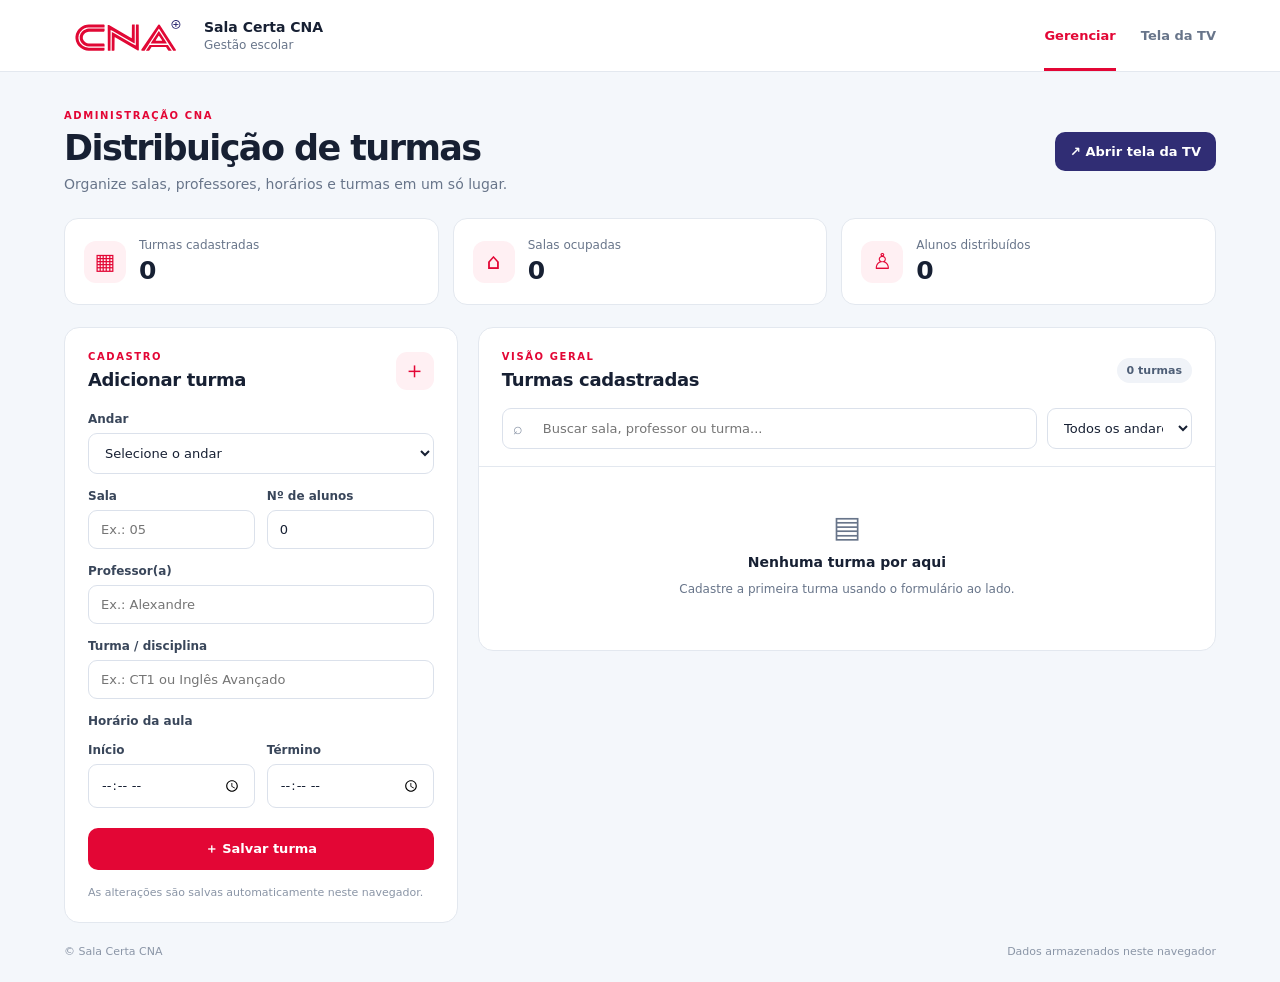
==== index.html @ f055937c "Remove logo duplicada do quadro e adiciona favicon CNA" ====
<!doctype html>
<html lang="pt-BR"><head><meta charset="utf-8"><meta name="viewport" content="width=device-width, initial-scale=1"><meta name="theme-color" content="#e30635"><meta name="description" content="Painel de gerenciamento e distribuição de turmas e salas da CNA."><title>Sala Certa CNA | Gerenciamento de Turmas</title><link rel="icon" type="image/svg+xml" href="assets/cna-logo.svg"><link rel="stylesheet" href="style.css"></head>
<body><header class="topbar"><a class="brand" href="#admin" aria-label="Sala Certa CNA"><span class="brand-mark logo-holder"><img src="assets/cna-logo.svg" alt="Logo CNA+"></span><span><strong>Sala Certa CNA</strong><small>Gestão escolar</small></span></a><nav class="nav-tabs" aria-label="Navegação principal"><a href="#admin" id="adminLink" class="nav-link active">Gerenciar</a><a href="#tv" id="tvLink" class="nav-link">Tela da TV</a></nav></header>
<main id="adminView" class="page"><section class="page-heading"><div><p class="eyebrow">ADMINISTRAÇÃO CNA</p><h1>Distribuição de turmas</h1><p class="muted">Organize salas, professores, horários e turmas em um só lugar.</p></div><a class="button button-dark" href="#tv" target="_blank" rel="noopener">↗ Abrir tela da TV</a></section>
<section class="stats" aria-label="Resumo"><article class="stat-card"><span class="stat-icon">▦</span><div><span class="stat-label">Turmas cadastradas</span><strong id="totalClasses">0</strong></div></article><article class="stat-card"><span class="stat-icon">⌂</span><div><span class="stat-label">Salas ocupadas</span><strong id="totalRooms">0</strong></div></article><article class="stat-card"><span class="stat-icon">♙</span><div><span class="stat-label">Alunos distribuídos</span><strong id="totalStudents">0</strong></div></article></section>
<section class="content-grid"><article class="panel form-panel"><div class="panel-heading"><div><p class="eyebrow">CADASTRO</p><h2 id="formTitle">Adicionar turma</h2></div><span class="heading-icon">＋</span></div><form id="classForm"><input type="hidden" id="classId">
<label for="floor">Andar</label><select id="floor" required><option value="">Selecione o andar</option><option>Térreo</option><option>1º andar</option><option>2º andar</option><option>3º andar</option><option>4º andar</option><option>5º andar</option><option>Outro</option></select>
<div class="form-row"><div><label for="room">Sala</label><input id="room" placeholder="Ex.: 05" required maxlength="20"></div><div><label for="students">Nº de alunos</label><input id="students" type="number" min="0" max="999" value="0" required></div></div>
<label for="teacher">Professor(a)</label><input id="teacher" placeholder="Ex.: Alexandre" required maxlength="80"><label for="className">Turma / disciplina</label><input id="className" placeholder="Ex.: CT1 ou Inglês Avançado" required maxlength="100">
<label>Horário da aula</label><div class="form-row time-row"><div><label for="startTime">Início</label><input id="startTime" type="time" required></div><div><label for="endTime">Término</label><input id="endTime" type="time" required></div></div>
<div id="formError" class="form-error" role="alert" hidden></div><div class="form-actions"><button type="submit" class="button button-primary" id="saveButton">＋ Salvar turma</button><button type="button" class="button button-quiet" id="cancelEdit" hidden>Cancelar</button></div></form><p class="form-note">As alterações são salvas automaticamente neste navegador.</p></article>
<article class="panel list-panel"><div class="panel-heading list-heading"><div><p class="eyebrow">VISÃO GERAL</p><h2>Turmas cadastradas</h2></div><span id="listCount" class="count-pill">0 turmas</span></div><div class="toolbar"><label class="search-box"><span aria-hidden="true">⌕</span><input id="searchInput" type="search" placeholder="Buscar sala, professor ou turma..." aria-label="Buscar turmas"></label><select id="floorFilter" aria-label="Filtrar por andar"><option value="">Todos os andares</option></select></div><div id="classList" class="class-list"></div><div id="emptyState" class="empty-state"><span class="empty-icon">▤</span><strong>Nenhuma turma por aqui</strong><p>Cadastre a primeira turma usando o formulário ao lado.</p></div></article></section><footer class="page-footer"><span>© Sala Certa CNA</span><span>Dados armazenados neste navegador</span></footer></main>
<main id="tvView" class="tv-view" hidden><header class="tv-header"><div class="tv-brand"><div><p class="eyebrow">CNA · INFORMAÇÃO ESCOLAR</p><h1>Quadro de Turmas</h1></div></div><div class="tv-clock"><strong id="clock">--:--</strong><span id="dateLabel">Carregando data…</span></div></header><section id="tvContent" class="tv-content"></section><footer class="tv-footer"><span>Consulte o andar, horário e sala da sua turma</span><span id="tvUpdated">Atualizado agora</span></footer></main><script src="app.js"></script></body></html>
---- style.css ----
:root{font-family:Inter,system-ui,-apple-system,"Segoe UI",sans-serif;color:#172033;background:#f4f7fb;--blue:#e30635;--navy:#302d74;--muted:#68758a;--line:#e3e8ef}*{box-sizing:border-box}body{margin:0;min-height:100vh}button,input,select{font:inherit}a{color:inherit;text-decoration:none}[hidden]{display:none!important}.topbar{height:72px;padding:0 clamp(16px,5vw,72px);display:flex;align-items:center;justify-content:space-between;background:#fff;border-bottom:1px solid var(--line)}.brand,.tv-brand{display:flex;align-items:center;gap:12px}.brand-mark{width:42px;height:42px;display:grid;place-items:center;background:var(--blue);color:#fff;border-radius:12px;font-weight:850}.brand strong,.brand small{display:block}.brand strong{font-size:14px}.brand small{font-size:12px;color:var(--muted);margin-top:3px}.nav-tabs{height:100%;display:flex;gap:25px}.nav-link{display:flex;align-items:center;position:relative;color:var(--muted);font-size:13px;font-weight:700}.nav-link.active{color:var(--blue)}.nav-link.active:after{content:"";height:3px;position:absolute;bottom:0;left:0;right:0;background:var(--blue)}.page{max-width:1400px;margin:auto;padding:38px clamp(16px,5vw,72px) 24px}.page-heading{display:flex;align-items:center;justify-content:space-between;gap:18px;margin-bottom:26px}.eyebrow{margin:0 0 7px;font-size:10px;letter-spacing:.16em;font-weight:850;color:var(--blue)}h1{font-size:clamp(25px,3vw,35px);letter-spacing:-.045em;margin:0 0 8px}h2{font-size:18px;margin:0;letter-spacing:-.02em}.muted{margin:0;color:var(--muted);font-size:14px}.button{border:0;border-radius:10px;padding:12px 15px;display:inline-flex;justify-content:center;align-items:center;font-size:13px;font-weight:750;cursor:pointer}.button-dark{background:var(--navy);color:#fff}.button-primary{background:var(--blue);color:#fff}.button-quiet{background:#eef1f6;color:var(--muted)}.stats{display:grid;grid-template-columns:repeat(3,1fr);gap:14px;margin-bottom:22px}.stat-card{display:flex;align-items:center;gap:13px;padding:19px;background:#fff;border:1px solid var(--line);border-radius:14px}.stat-icon{display:grid;place-items:center;width:42px;height:42px;background:#fff0f3;color:var(--blue);border-radius:12px;font-size:22px}.stat-label{display:block;color:var(--muted);font-size:12px;margin-bottom:4px}.stat-card strong{font-size:25px}.content-grid{display:grid;grid-template-columns:minmax(280px,.8fr) minmax(0,1.5fr);gap:20px;align-items:start}.panel{background:#fff;border:1px solid var(--line);border-radius:15px;overflow:hidden}.form-panel{padding:23px}.panel-heading{display:flex;align-items:center;justify-content:space-between;gap:12px;margin-bottom:22px}.heading-icon{display:grid;place-items:center;width:38px;height:38px;border-radius:11px;background:#fff0f3;color:var(--blue);font-size:23px}form label{display:block;margin:15px 0 7px;font-size:12px;font-weight:750;color:#39465a}input,select{width:100%;min-width:0;padding:11px 12px;border:1px solid #dbe1eb;border-radius:9px;background:#fff;color:#172033;font-size:13px;outline:none}input:focus,select:focus{border-color:#ef8095;box-shadow:0 0 0 3px #fff0f3}.form-row{display:grid;grid-template-columns:1fr 1fr;gap:12px}.form-actions{display:flex;gap:8px;margin-top:20px}.form-actions .button-primary{flex:1}.form-note{font-size:11px;color:#8a95a6;margin:16px 0 0}.form-error{margin-top:12px;padding:10px;background:#fff0ef;color:#b42318;border-radius:8px;font-size:12px}.list-heading{padding:23px 23px 0;margin-bottom:18px}.count-pill{padding:6px 10px;border-radius:20px;background:#f0f3f8;color:#4e5e76;font-size:11px;font-weight:750}.toolbar{display:flex;gap:10px;padding:0 23px 17px;border-bottom:1px solid var(--line)}.search-box{display:flex;align-items:center;gap:8px;flex:1;padding-left:10px;border:1px solid #dbe1eb;border-radius:9px;color:#8792a4}.search-box input{border:0;box-shadow:none!important}.toolbar select{width:145px}.class-list{padding:0 23px}.class-item{display:flex;align-items:center;gap:12px;padding:16px 0;border-bottom:1px solid #edf0f5}.room-number{width:46px;height:46px;display:grid;place-items:center;flex-shrink:0;border-radius:11px;background:#fff0f3;color:var(--blue);font-size:13px;font-weight:850}.class-info{flex:1;min-width:0}.class-info strong{display:block;font-size:14px;margin-bottom:4px;overflow-wrap:anywhere}.class-info span{display:block;color:var(--muted);font-size:12px;line-height:1.5}.student-count{font-size:11px;color:#53627a;white-space:nowrap}.item-actions{display:flex;gap:4px}.icon-button{width:31px;height:31px;border:0;border-radius:8px;background:transparent;color:#6d7a8f;cursor:pointer;font-size:16px}.icon-button:hover{background:#f0f4fb;color:var(--blue)}.icon-button.delete:hover{background:#fff1f0;color:#c52d2d}.empty-state{display:none;padding:42px 20px;text-align:center;color:var(--muted)}.empty-state.visible{display:block}.empty-icon{font-size:30px;display:block;margin-bottom:10px}.empty-state strong{display:block;color:#172033;font-size:14px}.empty-state p{font-size:12px}.page-footer{display:flex;justify-content:space-between;gap:12px;padding-top:22px;font-size:11px;color:#8b96a7}.tv-view{min-height:100vh;padding:clamp(22px,4vw,55px) clamp(18px,5vw,72px) 20px;background:#ffffff;color:#172033}.tv-header{display:flex;align-items:center;justify-content:space-between;gap:20px;padding-bottom:25px;border-bottom:1px solid #e3e8ef}.tv-brand .brand-mark{width:148px;height:62px;border-radius:6px;background:#fff;padding:2px 5px}.tv-brand .brand-mark img{width:100%;height:100%;object-fit:contain}.tv-brand .eyebrow{color:#c8102e;margin-bottom:5px}.tv-brand h1{font-size:clamp(24px,3vw,40px);margin:0}.tv-clock{text-align:right}.tv-clock strong{display:block;font-size:clamp(24px,3vw,36px);font-variant-numeric:tabular-nums}.tv-clock span{font-size:12px;color:#68758a}.tv-content{display:grid;grid-template-columns:repeat(2,minmax(0,1fr));gap:27px;padding:28px 0}.tv-view .eyebrow{color:#c8102e}.floor-title{color:#302d74}.floor-section{min-width:0}.floor-title{display:flex;align-items:center;gap:12px;margin-bottom:14px;color:#c8102e;font-size:clamp(15px,1.6vw,21px);letter-spacing:.08em;text-transform:uppercase}.floor-title:after{content:"";height:1px;background:#e3e8ef;flex:1}.tv-class-list{display:grid;gap:11px}.tv-class{display:grid;grid-template-columns:76px minmax(0,1fr);align-items:center;gap:16px;padding:17px;background:#fff;border:1px solid #e3e8ef;border-left:4px solid #e30635;border-radius:14px;box-shadow:0 3px 12px rgba(23,32,51,.04)}.tv-room{display:grid;place-items:center;min-height:65px;border-radius:10px;background:#fff0f3;color:#c8102e;border:1px solid #f3c4ce;font-size:20px;font-weight:850}.tv-class h3{font-size:clamp(17px,1.8vw,23px);margin:0 0 6px;overflow-wrap:anywhere}.tv-class p{font-size:clamp(13px,1.2vw,16px);color:#39465a;margin:0 0 7px}.tv-class small{font-size:12px;color:#68758a}.tv-empty{grid-column:1/-1;text-align:center;padding:12vh 20px;color:#68758a}.tv-empty strong{display:block;color:#172033;font-size:25px;margin-bottom:10px}.tv-footer{display:flex;justify-content:space-between;gap:12px;border-top:1px solid #e3e8ef;padding-top:16px;color:#68758a;font-size:11px}@media(max-width:900px){.content-grid{grid-template-columns:1fr}}@media(max-width:600px){.topbar{height:64px;padding:0 13px}.brand small{display:none}.nav-tabs{gap:14px}.nav-link{font-size:12px}.page{padding:25px 13px 18px}.page-heading{align-items:flex-start;flex-direction:column}.page-heading .button{width:100%}.stats{gap:7px}.stat-card{padding:11px 8px;gap:7px}.stat-icon{width:30px;height:30px;font-size:16px}.stat-label{font-size:9px}.stat-card strong{font-size:20px}.form-panel{padding:17px}.list-heading{padding:18px 15px 0}.toolbar{padding:0 15px 14px;flex-direction:column}.toolbar select{width:100%}.class-list{padding:0 15px}.class-item{gap:8px;flex-wrap:wrap}.room-number{width:39px;height:39px}.student-count{display:none}.page-footer{flex-direction:column}.tv-view{padding:22px 14px 14px}.tv-header{align-items:flex-start}.tv-brand{gap:8px}.tv-brand .brand-mark{width:39px;height:39px}.tv-brand h1{font-size:19px}.tv-brand .eyebrow{font-size:8px}.tv-clock strong{font-size:22px}.tv-clock span{font-size:9px}.tv-content{grid-template-columns:1fr;gap:22px;padding:22px 0}.tv-class{grid-template-columns:60px minmax(0,1fr);padding:12px;gap:11px}.tv-room{min-height:58px;font-size:16px}.tv-class h3{font-size:18px}.tv-class p{font-size:13px}.tv-footer{font-size:9px}}@media(min-width:1400px){.tv-content{grid-template-columns:repeat(3,minmax(0,1fr))}}
.logo-holder{width:112px;height:48px;background:#fff;color:#e30635;padding:4px 8px;border-radius:8px;display:flex;align-items:center;justify-content:center;font-size:27px;font-weight:900;letter-spacing:-.09em;line-height:1;flex-shrink:0}.logo-holder span{color:#e30635;font-size:.8em;align-self:flex-start;margin-left:1px}.tv-brand .logo-holder{width:128px;height:56px;font-size:31px}.time-row label{margin-top:8px}@media(max-width:600px){.brand .logo-holder{width:90px;height:42px}.tv-brand .logo-holder{width:92px;height:44px}.tv-brand .brand-mark{width:92px;height:44px}.time-row{gap:10px}}

/* Marca CNA e painel de TV claro */
.logo-holder{width:128px;height:52px;display:flex;align-items:center;justify-content:center;background:#fff;border-radius:6px;overflow:hidden;flex-shrink:0}.logo-holder img{display:block;width:100%;height:100%;object-fit:contain}.tv-brand .logo-holder{width:148px;height:62px}@media(max-width:600px){.brand .logo-holder{width:90px;height:42px}.tv-brand .logo-holder{width:92px;height:44px}}
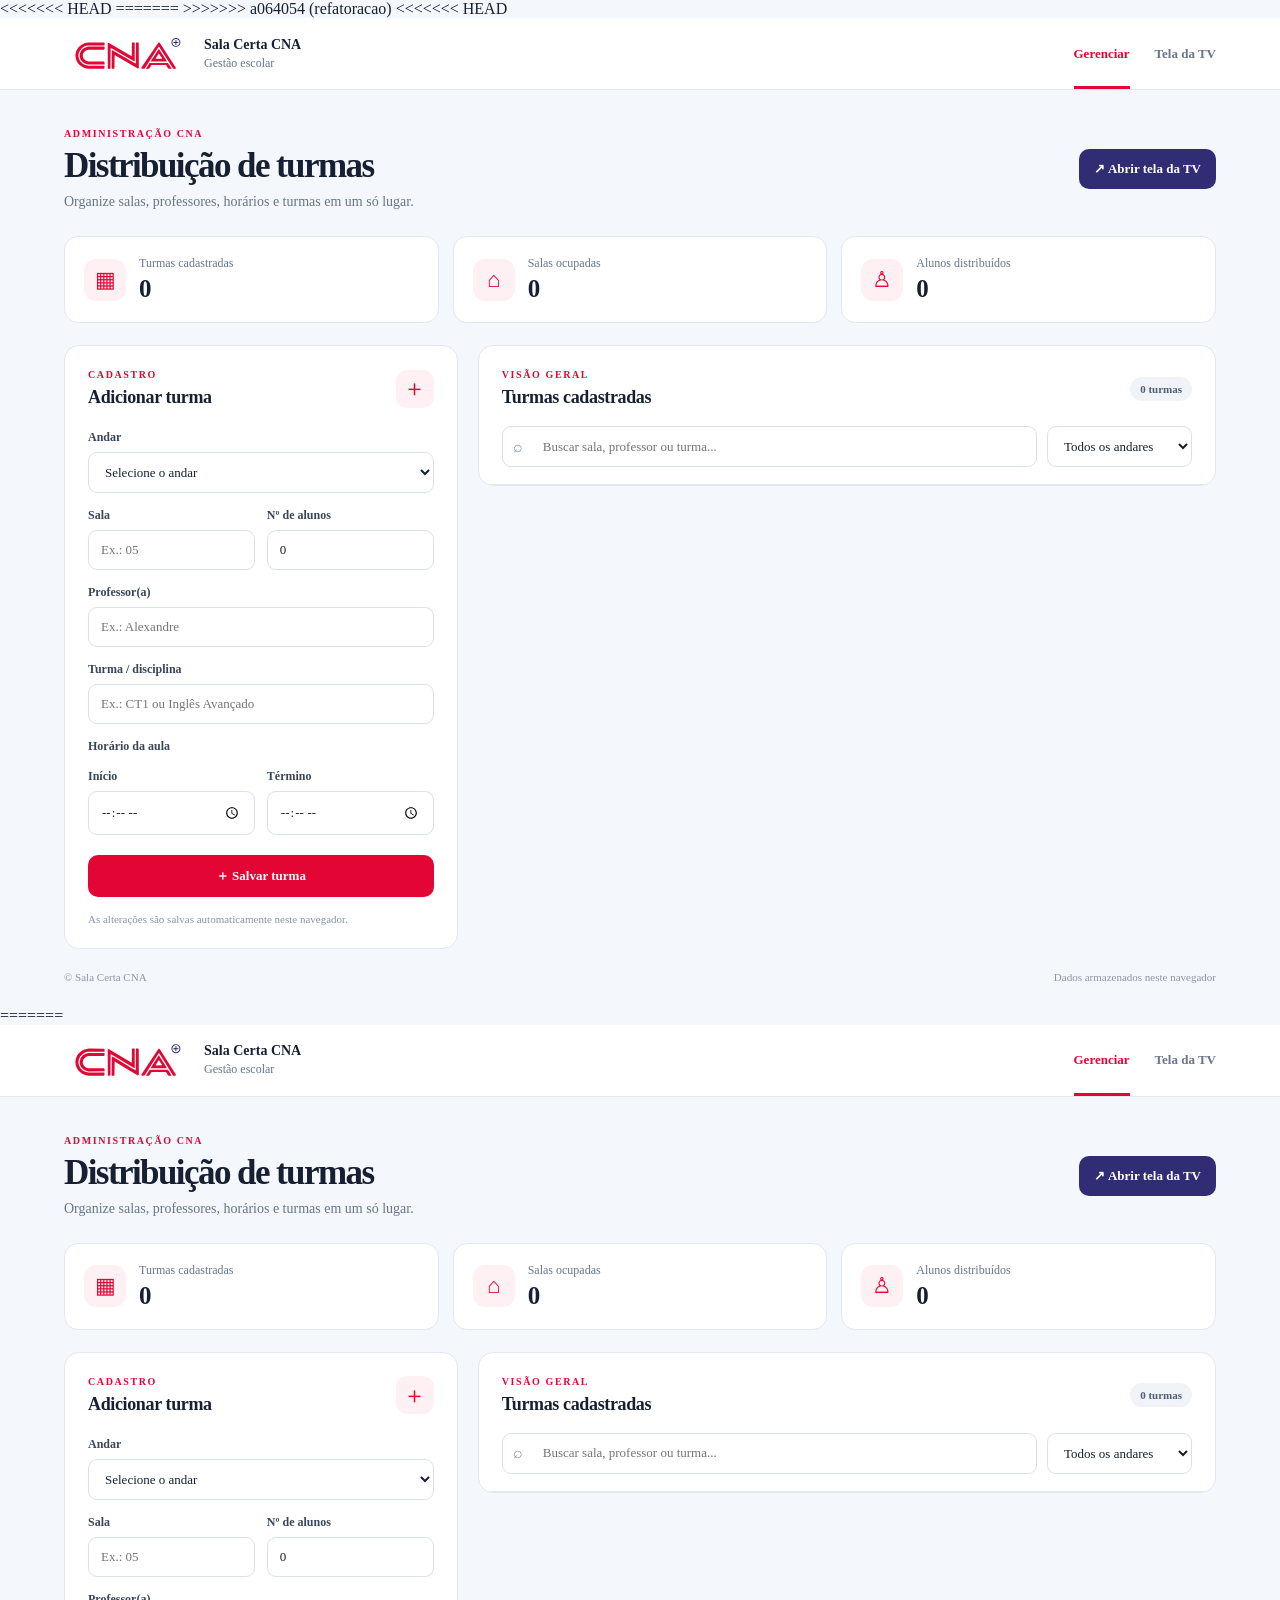
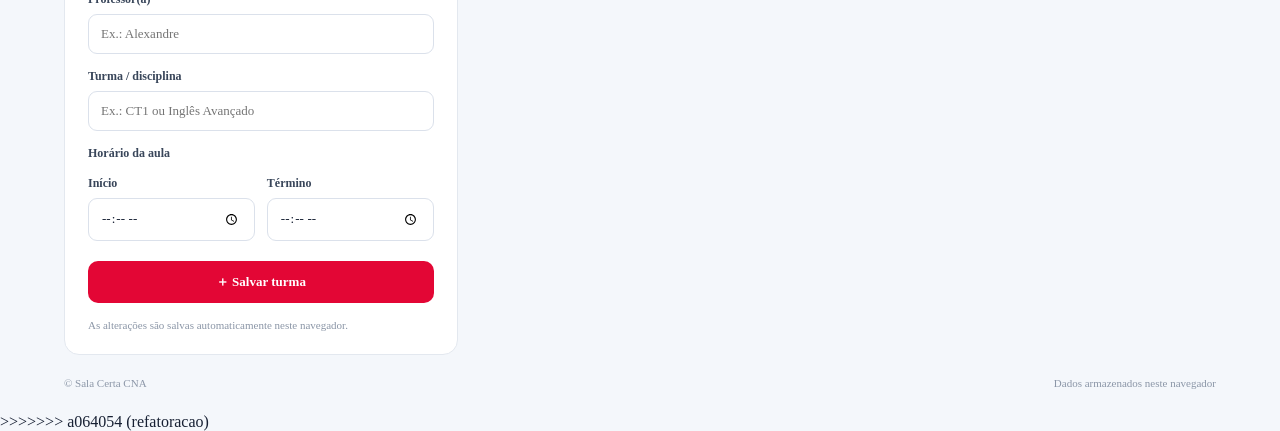
==== commit b137b421: "refatoracao" ====
--- a/index.html
+++ b/index.html
@@ -1,13 +1,290 @@
 <!doctype html>
-<html lang="pt-BR"><head><meta charset="utf-8"><meta name="viewport" content="width=device-width, initial-scale=1"><meta name="theme-color" content="#e30635"><meta name="description" content="Painel de gerenciamento e distribuição de turmas e salas da CNA."><title>Sala Certa CNA | Gerenciamento de Turmas</title><link rel="icon" type="image/svg+xml" href="assets/cna-logo.svg"><link rel="stylesheet" href="style.css"></head>
-<body><header class="topbar"><a class="brand" href="#admin" aria-label="Sala Certa CNA"><span class="brand-mark logo-holder"><img src="assets/cna-logo.svg" alt="Logo CNA+"></span><span><strong>Sala Certa CNA</strong><small>Gestão escolar</small></span></a><nav class="nav-tabs" aria-label="Navegação principal"><a href="#admin" id="adminLink" class="nav-link active">Gerenciar</a><a href="#tv" id="tvLink" class="nav-link">Tela da TV</a></nav></header>
-<main id="adminView" class="page"><section class="page-heading"><div><p class="eyebrow">ADMINISTRAÇÃO CNA</p><h1>Distribuição de turmas</h1><p class="muted">Organize salas, professores, horários e turmas em um só lugar.</p></div><a class="button button-dark" href="#tv" target="_blank" rel="noopener">↗ Abrir tela da TV</a></section>
-<section class="stats" aria-label="Resumo"><article class="stat-card"><span class="stat-icon">▦</span><div><span class="stat-label">Turmas cadastradas</span><strong id="totalClasses">0</strong></div></article><article class="stat-card"><span class="stat-icon">⌂</span><div><span class="stat-label">Salas ocupadas</span><strong id="totalRooms">0</strong></div></article><article class="stat-card"><span class="stat-icon">♙</span><div><span class="stat-label">Alunos distribuídos</span><strong id="totalStudents">0</strong></div></article></section>
-<section class="content-grid"><article class="panel form-panel"><div class="panel-heading"><div><p class="eyebrow">CADASTRO</p><h2 id="formTitle">Adicionar turma</h2></div><span class="heading-icon">＋</span></div><form id="classForm"><input type="hidden" id="classId">
-<label for="floor">Andar</label><select id="floor" required><option value="">Selecione o andar</option><option>Térreo</option><option>1º andar</option><option>2º andar</option><option>3º andar</option><option>4º andar</option><option>5º andar</option><option>Outro</option></select>
-<div class="form-row"><div><label for="room">Sala</label><input id="room" placeholder="Ex.: 05" required maxlength="20"></div><div><label for="students">Nº de alunos</label><input id="students" type="number" min="0" max="999" value="0" required></div></div>
-<label for="teacher">Professor(a)</label><input id="teacher" placeholder="Ex.: Alexandre" required maxlength="80"><label for="className">Turma / disciplina</label><input id="className" placeholder="Ex.: CT1 ou Inglês Avançado" required maxlength="100">
-<label>Horário da aula</label><div class="form-row time-row"><div><label for="startTime">Início</label><input id="startTime" type="time" required></div><div><label for="endTime">Término</label><input id="endTime" type="time" required></div></div>
-<div id="formError" class="form-error" role="alert" hidden></div><div class="form-actions"><button type="submit" class="button button-primary" id="saveButton">＋ Salvar turma</button><button type="button" class="button button-quiet" id="cancelEdit" hidden>Cancelar</button></div></form><p class="form-note">As alterações são salvas automaticamente neste navegador.</p></article>
-<article class="panel list-panel"><div class="panel-heading list-heading"><div><p class="eyebrow">VISÃO GERAL</p><h2>Turmas cadastradas</h2></div><span id="listCount" class="count-pill">0 turmas</span></div><div class="toolbar"><label class="search-box"><span aria-hidden="true">⌕</span><input id="searchInput" type="search" placeholder="Buscar sala, professor ou turma..." aria-label="Buscar turmas"></label><select id="floorFilter" aria-label="Filtrar por andar"><option value="">Todos os andares</option></select></div><div id="classList" class="class-list"></div><div id="emptyState" class="empty-state"><span class="empty-icon">▤</span><strong>Nenhuma turma por aqui</strong><p>Cadastre a primeira turma usando o formulário ao lado.</p></div></article></section><footer class="page-footer"><span>© Sala Certa CNA</span><span>Dados armazenados neste navegador</span></footer></main>
-<main id="tvView" class="tv-view" hidden><header class="tv-header"><div class="tv-brand"><div><p class="eyebrow">CNA · INFORMAÇÃO ESCOLAR</p><h1>Quadro de Turmas</h1></div></div><div class="tv-clock"><strong id="clock">--:--</strong><span id="dateLabel">Carregando data…</span></div></header><section id="tvContent" class="tv-content"></section><footer class="tv-footer"><span>Consulte o andar, horário e sala da sua turma</span><span id="tvUpdated">Atualizado agora</span></footer></main><script src="app.js"></script></body></html>+<html lang="pt-BR">
+<<<<<<< HEAD
+  <head>
+=======
+
+<head>
+>>>>>>> a064054 (refatoracao)
+    <meta charset="utf-8">
+    <meta name="viewport" content="width=device-width, initial-scale=1">
+    <meta name="theme-color" content="#e30635">
+    <meta name="description" content="Painel de gerenciamento e distribuição de turmas e salas da CNA.">
+    <title>Sala Certa CNA | Gerenciamento de Turmas</title>
+    <link rel="icon" type="image/svg+xml" href="assets/cna-logo.svg">
+    <link rel="stylesheet" href="style.css">
+<<<<<<< HEAD
+  </head>
+  <body>
+    <header class="topbar">
+      <a class="brand" href="#admin" aria-label="Sala Certa CNA">
+        <span class="brand-mark logo-holder">
+          <img src="assets/cna-logo.svg" alt="Logo CNA+">
+        </span>
+        <span>
+          <strong>Sala Certa CNA</strong>
+          <small>Gestão escolar</small>
+        </span>
+      </a>
+      <nav class="nav-tabs" aria-label="Navegação principal">
+        <a href="#admin" id="adminLink" class="nav-link active">Gerenciar</a>
+        <a href="#tv" id="tvLink" class="nav-link">Tela da TV</a>
+      </nav>
+    </header>
+    <main id="adminView" class="page">
+      <section class="page-heading">
+        <div>
+          <p class="eyebrow">ADMINISTRAÇÃO CNA</p>
+          <h1>Distribuição de turmas</h1>
+          <p class="muted">Organize salas, professores, horários e turmas em um só lugar.</p>
+        </div>
+        <a class="button button-dark" href="#tv" target="_blank" rel="noopener">↗ Abrir tela da TV</a>
+      </section>
+      <section class="stats" aria-label="Resumo">
+        <article class="stat-card">
+          <span class="stat-icon">▦</span>
+          <div>
+            <span class="stat-label">Turmas cadastradas</span>
+            <strong id="totalClasses">0</strong>
+          </div>
+        </article>
+        <article class="stat-card">
+          <span class="stat-icon">⌂</span>
+          <div>
+            <span class="stat-label">Salas ocupadas</span>
+            <strong id="totalRooms">0</strong>
+          </div>
+        </article>
+        <article class="stat-card">
+          <span class="stat-icon">♙</span>
+          <div>
+            <span class="stat-label">Alunos distribuídos</span>
+            <strong id="totalStudents">0</strong>
+          </div>
+        </article>
+      </section>
+      <section class="content-grid">
+        <article class="panel form-panel">
+          <div class="panel-heading">
+            <div>
+              <p class="eyebrow">CADASTRO</p>
+              <h2 id="formTitle">Adicionar turma</h2>
+            </div>
+            <span class="heading-icon">＋</span>
+          </div>
+          <form id="classForm">
+            <input type="hidden" id="classId">
+            <label for="floor">Andar</label>
+            <select id="floor" required>
+              <option value="">Selecione o andar</option>
+              <option>Térreo</option>
+              <option>1º andar</option>
+              <option>2º andar</option>
+              <option>3º andar</option>
+              <option>4º andar</option>
+              <option>5º andar</option>
+              <option>Outro</option>
+            </select>
+            <div class="form-row">
+              <div>
+                <label for="room">Sala</label>
+                <input id="room" placeholder="Ex.: 05" required maxlength="20">
+              </div>
+              <div>
+                <label for="students">Nº de alunos</label>
+                <input id="students" type="number" min="0" max="999" value="0" required>
+              </div>
+            </div>
+            <label for="teacher">Professor(a)</label>
+            <input id="teacher" placeholder="Ex.: Alexandre" required maxlength="80">
+            <label for="className">Turma / disciplina</label>
+            <input id="className" placeholder="Ex.: CT1 ou Inglês Avançado" required maxlength="100">
+            <label>Horário da aula</label>
+            <div class="form-row time-row">
+              <div>
+                <label for="startTime">Início</label>
+                <input id="startTime" type="time" required>
+              </div>
+              <div>
+                <label for="endTime">Término</label>
+                <input id="endTime" type="time" required>
+              </div>
+            </div>
+            <div id="formError" class="form-error" role="alert" hidden>
+            </div>
+            <div class="form-actions">
+              <button type="submit" class="button button-primary" id="saveButton">＋ Salvar turma</button>
+              <button type="button" class="button button-quiet" id="cancelEdit" hidden>Cancelar</button>
+            </div>
+          </form>
+          <p class="form-note">As alterações são salvas automaticamente neste navegador.</p>
+        </article>
+        <article class="panel list-panel">
+          <div class="panel-heading list-heading">
+            <div>
+              <p class="eyebrow">VISÃO GERAL</p>
+              <h2>Turmas cadastradas</h2>
+            </div>
+            <span id="listCount" class="count-pill">0 turmas</span>
+          </div>
+          <div class="toolbar">
+            <label class="search-box">
+              <span aria-hidden="true">⌕</span>
+              <input id="searchInput" type="search" placeholder="Buscar sala, professor ou turma..." aria-label="Buscar turmas">
+            </label>
+            <select id="floorFilter" aria-label="Filtrar por andar">
+              <option value="">Todos os andares</option>
+            </select>
+          </div>
+          <div id="classList" class="class-list">
+          </div>
+          <div id="emptyState" class="empty-state">
+            <span class="empty-icon">▤</span>
+            <strong>Nenhuma turma por aqui</strong>
+            <p>Cadastre a primeira turma usando o formulário ao lado.</p>
+          </div>
+        </article>
+      </section>
+      <footer class="page-footer">
+        <span>© Sala Certa CNA</span>
+        <span>Dados armazenados neste navegador</span>
+      </footer>
+    </main>
+    <main id="tvView" class="tv-view" hidden>
+      <header class="tv-header">
+        <div class="tv-brand">
+          <div>
+            <p class="eyebrow">CNA · INFORMAÇÃO ESCOLAR</p>
+            <h1>Quadro de Turmas</h1>
+          </div>
+        </div>
+        <div class="tv-clock">
+          <strong id="clock">--:--</strong>
+          <span id="dateLabel">Carregando data…</span>
+        </div>
+        <button id="fullscreenButton" class="fullscreen-button" type="button" aria-label="Entrar em tela cheia" title="Tela cheia (Esc para sair)">
+          <span aria-hidden="true">⛶</span>
+        </button>
+      </header>
+      <section id="tvContent" class="tv-content">
+      </section>
+      <footer class="tv-footer">
+        <span>Consulte o andar, horário e sala da sua turma</span>
+        <span id="tvUpdated">Atualizado agora</span>
+      </footer>
+    </main>
+    <script src="app.js">
+    </script>
+  </body>
+</html>
+=======
+</head>
+
+<body>
+    <header class="topbar"><a class="brand" href="#admin" aria-label="Sala Certa CNA"><span
+                class="brand-mark logo-holder"><img src="assets/cna-logo.svg" alt="Logo CNA+"></span><span><strong>Sala
+                    Certa CNA</strong><small>Gestão escolar</small></span></a>
+        <nav class="nav-tabs" aria-label="Navegação principal"><a href="#admin" id="adminLink"
+                class="nav-link active">Gerenciar</a><a href="#tv" id="tvLink" class="nav-link">Tela da TV</a></nav>
+    </header>
+    <main id="adminView" class="page">
+        <section class="page-heading">
+            <div>
+                <p class="eyebrow">ADMINISTRAÇÃO CNA</p>
+                <h1>Distribuição de turmas</h1>
+                <p class="muted">Organize salas, professores, horários e turmas em um só lugar.</p>
+            </div><a class="button button-dark" href="#tv" target="_blank" rel="noopener">↗ Abrir tela da TV</a>
+        </section>
+        <section class="stats" aria-label="Resumo">
+            <article class="stat-card"><span class="stat-icon">▦</span>
+                <div><span class="stat-label">Turmas cadastradas</span><strong id="totalClasses">0</strong></div>
+            </article>
+            <article class="stat-card"><span class="stat-icon">⌂</span>
+                <div><span class="stat-label">Salas ocupadas</span><strong id="totalRooms">0</strong></div>
+            </article>
+            <article class="stat-card"><span class="stat-icon">♙</span>
+                <div><span class="stat-label">Alunos distribuídos</span><strong id="totalStudents">0</strong></div>
+            </article>
+        </section>
+        <section class="content-grid">
+            <article class="panel form-panel">
+                <div class="panel-heading">
+                    <div>
+                        <p class="eyebrow">CADASTRO</p>
+                        <h2 id="formTitle">Adicionar turma</h2>
+                    </div><span class="heading-icon">＋</span>
+                </div>
+                <form id="classForm"><input type="hidden" id="classId">
+                    <label for="floor">Andar</label><select id="floor" required>
+                        <option value="">Selecione o andar</option>
+                        <option>Térreo</option>
+                        <option>1º andar</option>
+                        <option>2º andar</option>
+                        <option>3º andar</option>
+                        <option>4º andar</option>
+                        <option>5º andar</option>
+                        <option>Outro</option>
+                    </select>
+                    <div class="form-row">
+                        <div><label for="room">Sala</label><input id="room" placeholder="Ex.: 05" required
+                                maxlength="20"></div>
+                        <div><label for="students">Nº de alunos</label><input id="students" type="number" min="0"
+                                max="999" value="0" required></div>
+                    </div>
+                    <label for="teacher">Professor(a)</label><input id="teacher" placeholder="Ex.: Alexandre" required
+                        maxlength="80"><label for="className">Turma / disciplina</label><input id="className"
+                        placeholder="Ex.: CT1 ou Inglês Avançado" required maxlength="100">
+                    <label>Horário da aula</label>
+                    <div class="form-row time-row">
+                        <div><label for="startTime">Início</label><input id="startTime" type="time" required></div>
+                        <div><label for="endTime">Término</label><input id="endTime" type="time" required></div>
+                    </div>
+                    <div id="formError" class="form-error" role="alert" hidden></div>
+                    <div class="form-actions"><button type="submit" class="button button-primary" id="saveButton">＋
+                            Salvar turma</button><button type="button" class="button button-quiet" id="cancelEdit"
+                            hidden>Cancelar</button></div>
+                </form>
+                <p class="form-note">As alterações são salvas automaticamente neste navegador.</p>
+            </article>
+            <article class="panel list-panel">
+                <div class="panel-heading list-heading">
+                    <div>
+                        <p class="eyebrow">VISÃO GERAL</p>
+                        <h2>Turmas cadastradas</h2>
+                    </div><span id="listCount" class="count-pill">0 turmas</span>
+                </div>
+                <div class="toolbar"><label class="search-box"><span aria-hidden="true">⌕</span><input id="searchInput"
+                            type="search" placeholder="Buscar sala, professor ou turma..."
+                            aria-label="Buscar turmas"></label><select id="floorFilter" aria-label="Filtrar por andar">
+                        <option value="">Todos os andares</option>
+                    </select></div>
+                <div id="classList" class="class-list"></div>
+                <div id="emptyState" class="empty-state"><span class="empty-icon">▤</span><strong>Nenhuma turma por
+                        aqui</strong>
+                    <p>Cadastre a primeira turma usando o formulário ao lado.</p>
+                </div>
+            </article>
+        </section>
+        <footer class="page-footer"><span>© Sala Certa CNA</span><span>Dados armazenados neste navegador</span></footer>
+    </main>
+    <main id="tvView" class="tv-view" hidden>
+        <header class="tv-header">
+            <div class="tv-brand">
+                <div>
+                    <p class="eyebrow">CNA · INFORMAÇÃO ESCOLAR</p>
+                    <h1>Quadro de Turmas</h1>
+                </div>
+            </div>
+            <div class="tv-clock"><strong id="clock">--:--</strong><span id="dateLabel">Carregando data…</span></div>
+            <button id="fullscreenButton" class="fullscreen-button" type="button" aria-label="Entrar em tela cheia"
+                title="Tela cheia (Esc para sair)"><span aria-hidden="true">⛶</span></button>
+        </header>
+        <section id="tvContent" class="tv-content"></section>
+        <footer class="tv-footer"><span>Consulte o andar, horário e sala da sua turma</span><span
+                id="tvUpdated">Atualizado agora</span></footer>
+    </main>
+    <script src="app.js"></script>
+</body>
+
+</html>
+>>>>>>> a064054 (refatoracao)
--- a/style.css
+++ b/style.css
@@ -1,5 +1,1722 @@
-:root{font-family:Inter,system-ui,-apple-system,"Segoe UI",sans-serif;color:#172033;background:#f4f7fb;--blue:#e30635;--navy:#302d74;--muted:#68758a;--line:#e3e8ef}*{box-sizing:border-box}body{margin:0;min-height:100vh}button,input,select{font:inherit}a{color:inherit;text-decoration:none}[hidden]{display:none!important}.topbar{height:72px;padding:0 clamp(16px,5vw,72px);display:flex;align-items:center;justify-content:space-between;background:#fff;border-bottom:1px solid var(--line)}.brand,.tv-brand{display:flex;align-items:center;gap:12px}.brand-mark{width:42px;height:42px;display:grid;place-items:center;background:var(--blue);color:#fff;border-radius:12px;font-weight:850}.brand strong,.brand small{display:block}.brand strong{font-size:14px}.brand small{font-size:12px;color:var(--muted);margin-top:3px}.nav-tabs{height:100%;display:flex;gap:25px}.nav-link{display:flex;align-items:center;position:relative;color:var(--muted);font-size:13px;font-weight:700}.nav-link.active{color:var(--blue)}.nav-link.active:after{content:"";height:3px;position:absolute;bottom:0;left:0;right:0;background:var(--blue)}.page{max-width:1400px;margin:auto;padding:38px clamp(16px,5vw,72px) 24px}.page-heading{display:flex;align-items:center;justify-content:space-between;gap:18px;margin-bottom:26px}.eyebrow{margin:0 0 7px;font-size:10px;letter-spacing:.16em;font-weight:850;color:var(--blue)}h1{font-size:clamp(25px,3vw,35px);letter-spacing:-.045em;margin:0 0 8px}h2{font-size:18px;margin:0;letter-spacing:-.02em}.muted{margin:0;color:var(--muted);font-size:14px}.button{border:0;border-radius:10px;padding:12px 15px;display:inline-flex;justify-content:center;align-items:center;font-size:13px;font-weight:750;cursor:pointer}.button-dark{background:var(--navy);color:#fff}.button-primary{background:var(--blue);color:#fff}.button-quiet{background:#eef1f6;color:var(--muted)}.stats{display:grid;grid-template-columns:repeat(3,1fr);gap:14px;margin-bottom:22px}.stat-card{display:flex;align-items:center;gap:13px;padding:19px;background:#fff;border:1px solid var(--line);border-radius:14px}.stat-icon{display:grid;place-items:center;width:42px;height:42px;background:#fff0f3;color:var(--blue);border-radius:12px;font-size:22px}.stat-label{display:block;color:var(--muted);font-size:12px;margin-bottom:4px}.stat-card strong{font-size:25px}.content-grid{display:grid;grid-template-columns:minmax(280px,.8fr) minmax(0,1.5fr);gap:20px;align-items:start}.panel{background:#fff;border:1px solid var(--line);border-radius:15px;overflow:hidden}.form-panel{padding:23px}.panel-heading{display:flex;align-items:center;justify-content:space-between;gap:12px;margin-bottom:22px}.heading-icon{display:grid;place-items:center;width:38px;height:38px;border-radius:11px;background:#fff0f3;color:var(--blue);font-size:23px}form label{display:block;margin:15px 0 7px;font-size:12px;font-weight:750;color:#39465a}input,select{width:100%;min-width:0;padding:11px 12px;border:1px solid #dbe1eb;border-radius:9px;background:#fff;color:#172033;font-size:13px;outline:none}input:focus,select:focus{border-color:#ef8095;box-shadow:0 0 0 3px #fff0f3}.form-row{display:grid;grid-template-columns:1fr 1fr;gap:12px}.form-actions{display:flex;gap:8px;margin-top:20px}.form-actions .button-primary{flex:1}.form-note{font-size:11px;color:#8a95a6;margin:16px 0 0}.form-error{margin-top:12px;padding:10px;background:#fff0ef;color:#b42318;border-radius:8px;font-size:12px}.list-heading{padding:23px 23px 0;margin-bottom:18px}.count-pill{padding:6px 10px;border-radius:20px;background:#f0f3f8;color:#4e5e76;font-size:11px;font-weight:750}.toolbar{display:flex;gap:10px;padding:0 23px 17px;border-bottom:1px solid var(--line)}.search-box{display:flex;align-items:center;gap:8px;flex:1;padding-left:10px;border:1px solid #dbe1eb;border-radius:9px;color:#8792a4}.search-box input{border:0;box-shadow:none!important}.toolbar select{width:145px}.class-list{padding:0 23px}.class-item{display:flex;align-items:center;gap:12px;padding:16px 0;border-bottom:1px solid #edf0f5}.room-number{width:46px;height:46px;display:grid;place-items:center;flex-shrink:0;border-radius:11px;background:#fff0f3;color:var(--blue);font-size:13px;font-weight:850}.class-info{flex:1;min-width:0}.class-info strong{display:block;font-size:14px;margin-bottom:4px;overflow-wrap:anywhere}.class-info span{display:block;color:var(--muted);font-size:12px;line-height:1.5}.student-count{font-size:11px;color:#53627a;white-space:nowrap}.item-actions{display:flex;gap:4px}.icon-button{width:31px;height:31px;border:0;border-radius:8px;background:transparent;color:#6d7a8f;cursor:pointer;font-size:16px}.icon-button:hover{background:#f0f4fb;color:var(--blue)}.icon-button.delete:hover{background:#fff1f0;color:#c52d2d}.empty-state{display:none;padding:42px 20px;text-align:center;color:var(--muted)}.empty-state.visible{display:block}.empty-icon{font-size:30px;display:block;margin-bottom:10px}.empty-state strong{display:block;color:#172033;font-size:14px}.empty-state p{font-size:12px}.page-footer{display:flex;justify-content:space-between;gap:12px;padding-top:22px;font-size:11px;color:#8b96a7}.tv-view{min-height:100vh;padding:clamp(22px,4vw,55px) clamp(18px,5vw,72px) 20px;background:#ffffff;color:#172033}.tv-header{display:flex;align-items:center;justify-content:space-between;gap:20px;padding-bottom:25px;border-bottom:1px solid #e3e8ef}.tv-brand .brand-mark{width:148px;height:62px;border-radius:6px;background:#fff;padding:2px 5px}.tv-brand .brand-mark img{width:100%;height:100%;object-fit:contain}.tv-brand .eyebrow{color:#c8102e;margin-bottom:5px}.tv-brand h1{font-size:clamp(24px,3vw,40px);margin:0}.tv-clock{text-align:right}.tv-clock strong{display:block;font-size:clamp(24px,3vw,36px);font-variant-numeric:tabular-nums}.tv-clock span{font-size:12px;color:#68758a}.tv-content{display:grid;grid-template-columns:repeat(2,minmax(0,1fr));gap:27px;padding:28px 0}.tv-view .eyebrow{color:#c8102e}.floor-title{color:#302d74}.floor-section{min-width:0}.floor-title{display:flex;align-items:center;gap:12px;margin-bottom:14px;color:#c8102e;font-size:clamp(15px,1.6vw,21px);letter-spacing:.08em;text-transform:uppercase}.floor-title:after{content:"";height:1px;background:#e3e8ef;flex:1}.tv-class-list{display:grid;gap:11px}.tv-class{display:grid;grid-template-columns:76px minmax(0,1fr);align-items:center;gap:16px;padding:17px;background:#fff;border:1px solid #e3e8ef;border-left:4px solid #e30635;border-radius:14px;box-shadow:0 3px 12px rgba(23,32,51,.04)}.tv-room{display:grid;place-items:center;min-height:65px;border-radius:10px;background:#fff0f3;color:#c8102e;border:1px solid #f3c4ce;font-size:20px;font-weight:850}.tv-class h3{font-size:clamp(17px,1.8vw,23px);margin:0 0 6px;overflow-wrap:anywhere}.tv-class p{font-size:clamp(13px,1.2vw,16px);color:#39465a;margin:0 0 7px}.tv-class small{font-size:12px;color:#68758a}.tv-empty{grid-column:1/-1;text-align:center;padding:12vh 20px;color:#68758a}.tv-empty strong{display:block;color:#172033;font-size:25px;margin-bottom:10px}.tv-footer{display:flex;justify-content:space-between;gap:12px;border-top:1px solid #e3e8ef;padding-top:16px;color:#68758a;font-size:11px}@media(max-width:900px){.content-grid{grid-template-columns:1fr}}@media(max-width:600px){.topbar{height:64px;padding:0 13px}.brand small{display:none}.nav-tabs{gap:14px}.nav-link{font-size:12px}.page{padding:25px 13px 18px}.page-heading{align-items:flex-start;flex-direction:column}.page-heading .button{width:100%}.stats{gap:7px}.stat-card{padding:11px 8px;gap:7px}.stat-icon{width:30px;height:30px;font-size:16px}.stat-label{font-size:9px}.stat-card strong{font-size:20px}.form-panel{padding:17px}.list-heading{padding:18px 15px 0}.toolbar{padding:0 15px 14px;flex-direction:column}.toolbar select{width:100%}.class-list{padding:0 15px}.class-item{gap:8px;flex-wrap:wrap}.room-number{width:39px;height:39px}.student-count{display:none}.page-footer{flex-direction:column}.tv-view{padding:22px 14px 14px}.tv-header{align-items:flex-start}.tv-brand{gap:8px}.tv-brand .brand-mark{width:39px;height:39px}.tv-brand h1{font-size:19px}.tv-brand .eyebrow{font-size:8px}.tv-clock strong{font-size:22px}.tv-clock span{font-size:9px}.tv-content{grid-template-columns:1fr;gap:22px;padding:22px 0}.tv-class{grid-template-columns:60px minmax(0,1fr);padding:12px;gap:11px}.tv-room{min-height:58px;font-size:16px}.tv-class h3{font-size:18px}.tv-class p{font-size:13px}.tv-footer{font-size:9px}}@media(min-width:1400px){.tv-content{grid-template-columns:repeat(3,minmax(0,1fr))}}
-.logo-holder{width:112px;height:48px;background:#fff;color:#e30635;padding:4px 8px;border-radius:8px;display:flex;align-items:center;justify-content:center;font-size:27px;font-weight:900;letter-spacing:-.09em;line-height:1;flex-shrink:0}.logo-holder span{color:#e30635;font-size:.8em;align-self:flex-start;margin-left:1px}.tv-brand .logo-holder{width:128px;height:56px;font-size:31px}.time-row label{margin-top:8px}@media(max-width:600px){.brand .logo-holder{width:90px;height:42px}.tv-brand .logo-holder{width:92px;height:44px}.tv-brand .brand-mark{width:92px;height:44px}.time-row{gap:10px}}
-
+:root {
+<<<<<<< HEAD
+  font-family: Inter,system-ui,-apple-system,"Segoe UI",sans-serif;
+  color: #172033;
+  background: #f4f7fb;
+  --blue: #e30635;
+  --navy: #302d74;
+  --muted: #68758a;
+  --line: #e3e8ef;
+}
+* {
+  box-sizing: border-box;
+}
+body {
+  margin: 0;
+  min-height: 100vh;
+}
+button,input,select {
+  font: inherit;
+}
+a {
+  color: inherit;
+  text-decoration: none;
+}
+[hidden] {
+  display: none!important;
+}
+.topbar {
+  height: 72px;
+  padding: 0 clamp(16px,5vw,72px);
+  display: flex;
+  align-items: center;
+  justify-content: space-between;
+  background: #fff;
+  border-bottom: 1px solid var(--line);
+}
+.brand,.tv-brand {
+  display: flex;
+  align-items: center;
+  gap: 12px;
+}
+.brand-mark {
+  width: 42px;
+  height: 42px;
+  display: grid;
+  place-items: center;
+  background: var(--blue);
+  color: #fff;
+  border-radius: 12px;
+  font-weight: 850;
+}
+.brand strong,.brand small {
+  display: block;
+}
+.brand strong {
+  font-size: 14px;
+}
+.brand small {
+  font-size: 12px;
+  color: var(--muted);
+  margin-top: 3px;
+}
+.nav-tabs {
+  height: 100%;
+  display: flex;
+  gap: 25px;
+}
+.nav-link {
+  display: flex;
+  align-items: center;
+  position: relative;
+  color: var(--muted);
+  font-size: 13px;
+  font-weight: 700;
+}
+.nav-link.active {
+  color: var(--blue);
+}
+.nav-link.active:after {
+  content: "";
+  height: 3px;
+  position: absolute;
+  bottom: 0;
+  left: 0;
+  right: 0;
+  background: var(--blue);
+}
+.page {
+  max-width: 1400px;
+  margin: auto;
+  padding: 38px clamp(16px,5vw,72px) 24px;
+}
+.page-heading {
+  display: flex;
+  align-items: center;
+  justify-content: space-between;
+  gap: 18px;
+  margin-bottom: 26px;
+}
+.eyebrow {
+  margin: 0 0 7px;
+  font-size: 10px;
+  letter-spacing: .16em;
+  font-weight: 850;
+  color: var(--blue);
+}
+h1 {
+  font-size: clamp(25px,3vw,35px);
+  letter-spacing: -.045em;
+  margin: 0 0 8px;
+}
+h2 {
+  font-size: 18px;
+  margin: 0;
+  letter-spacing: -.02em;
+}
+.muted {
+  margin: 0;
+  color: var(--muted);
+  font-size: 14px;
+}
+.button {
+  border: 0;
+  border-radius: 10px;
+  padding: 12px 15px;
+  display: inline-flex;
+  justify-content: center;
+  align-items: center;
+  font-size: 13px;
+  font-weight: 750;
+  cursor: pointer;
+}
+.button-dark {
+  background: var(--navy);
+  color: #fff;
+}
+.button-primary {
+  background: var(--blue);
+  color: #fff;
+}
+.button-quiet {
+  background: #eef1f6;
+  color: var(--muted);
+}
+.stats {
+  display: grid;
+  grid-template-columns: repeat(3,1fr);
+  gap: 14px;
+  margin-bottom: 22px;
+}
+.stat-card {
+  display: flex;
+  align-items: center;
+  gap: 13px;
+  padding: 19px;
+  background: #fff;
+  border: 1px solid var(--line);
+  border-radius: 14px;
+}
+.stat-icon {
+  display: grid;
+  place-items: center;
+  width: 42px;
+  height: 42px;
+  background: #fff0f3;
+  color: var(--blue);
+  border-radius: 12px;
+  font-size: 22px;
+}
+.stat-label {
+  display: block;
+  color: var(--muted);
+  font-size: 12px;
+  margin-bottom: 4px;
+}
+.stat-card strong {
+  font-size: 25px;
+}
+.content-grid {
+  display: grid;
+  grid-template-columns: minmax(280px,.8fr) minmax(0,1.5fr);
+  gap: 20px;
+  align-items: start;
+}
+.panel {
+  background: #fff;
+  border: 1px solid var(--line);
+  border-radius: 15px;
+  overflow: hidden;
+}
+.form-panel {
+  padding: 23px;
+}
+.panel-heading {
+  display: flex;
+  align-items: center;
+  justify-content: space-between;
+  gap: 12px;
+  margin-bottom: 22px;
+}
+.heading-icon {
+  display: grid;
+  place-items: center;
+  width: 38px;
+  height: 38px;
+  border-radius: 11px;
+  background: #fff0f3;
+  color: var(--blue);
+  font-size: 23px;
+}
+form label {
+  display: block;
+  margin: 15px 0 7px;
+  font-size: 12px;
+  font-weight: 750;
+  color: #39465a;
+}
+input,select {
+  width: 100%;
+  min-width: 0;
+  padding: 11px 12px;
+  border: 1px solid #dbe1eb;
+  border-radius: 9px;
+  background: #fff;
+  color: #172033;
+  font-size: 13px;
+  outline: none;
+}
+input: focus,select:focus {;
+  border-color: #ef8095;
+  box-shadow: 0 0 0 3px #fff0f3;
+}
+.form-row {
+  display: grid;
+  grid-template-columns: 1fr 1fr;
+  gap: 12px;
+}
+.form-actions {
+  display: flex;
+  gap: 8px;
+  margin-top: 20px;
+}
+.form-actions .button-primary {
+  flex: 1;
+}
+.form-note {
+  font-size: 11px;
+  color: #8a95a6;
+  margin: 16px 0 0;
+}
+.form-error {
+  margin-top: 12px;
+  padding: 10px;
+  background: #fff0ef;
+  color: #b42318;
+  border-radius: 8px;
+  font-size: 12px;
+}
+.list-heading {
+  padding: 23px 23px 0;
+  margin-bottom: 18px;
+}
+.count-pill {
+  padding: 6px 10px;
+  border-radius: 20px;
+  background: #f0f3f8;
+  color: #4e5e76;
+  font-size: 11px;
+  font-weight: 750;
+}
+.toolbar {
+  display: flex;
+  gap: 10px;
+  padding: 0 23px 17px;
+  border-bottom: 1px solid var(--line);
+}
+.search-box {
+  display: flex;
+  align-items: center;
+  gap: 8px;
+  flex: 1;
+  padding-left: 10px;
+  border: 1px solid #dbe1eb;
+  border-radius: 9px;
+  color: #8792a4;
+}
+.search-box input {
+  border: 0;
+  box-shadow: none!important;
+}
+.toolbar select {
+  width: 145px;
+}
+.class-list {
+  padding: 0 23px;
+}
+.class-item {
+  display: flex;
+  align-items: center;
+  gap: 12px;
+  padding: 16px 0;
+  border-bottom: 1px solid #edf0f5;
+}
+.room-number {
+  width: 46px;
+  height: 46px;
+  display: grid;
+  place-items: center;
+  flex-shrink: 0;
+  border-radius: 11px;
+  background: #fff0f3;
+  color: var(--blue);
+  font-size: 13px;
+  font-weight: 850;
+}
+.class-info {
+  flex: 1;
+  min-width: 0;
+}
+.class-info strong {
+  display: block;
+  font-size: 14px;
+  margin-bottom: 4px;
+  overflow-wrap: anywhere;
+}
+.class-info span {
+  display: block;
+  color: var(--muted);
+  font-size: 12px;
+  line-height: 1.5;
+}
+.student-count {
+  font-size: 11px;
+  color: #53627a;
+  white-space: nowrap;
+}
+.item-actions {
+  display: flex;
+  gap: 4px;
+}
+.icon-button {
+  width: 31px;
+  height: 31px;
+  border: 0;
+  border-radius: 8px;
+  background: transparent;
+  color: #6d7a8f;
+  cursor: pointer;
+  font-size: 16px;
+}
+.icon-button:hover {
+  background: #f0f4fb;
+  color: var(--blue);
+}
+.icon-button.delete:hover {
+  background: #fff1f0;
+  color: #c52d2d;
+}
+.empty-state {
+  display: none;
+  padding: 42px 20px;
+  text-align: center;
+  color: var(--muted);
+}
+.empty-state.visible {
+  display: block;
+}
+.empty-icon {
+  font-size: 30px;
+  display: block;
+  margin-bottom: 10px;
+}
+.empty-state strong {
+  display: block;
+  color: #172033;
+  font-size: 14px;
+}
+.empty-state p {
+  font-size: 12px;
+}
+.page-footer {
+  display: flex;
+  justify-content: space-between;
+  gap: 12px;
+  padding-top: 22px;
+  font-size: 11px;
+  color: #8b96a7;
+}
+.tv-view {
+  min-height: 100vh;
+  padding: clamp(22px,4vw,55px) clamp(18px,5vw,72px) 20px;
+  background: #ffffff;
+  color: #172033;
+}
+.tv-header {
+  display: flex;
+  align-items: center;
+  justify-content: space-between;
+  gap: 20px;
+  padding-bottom: 25px;
+  border-bottom: 1px solid #e3e8ef;
+}
+.tv-brand .brand-mark {
+  width: 148px;
+  height: 62px;
+  border-radius: 6px;
+  background: #fff;
+  padding: 2px 5px;
+}
+.tv-brand .brand-mark img {
+  width: 100%;
+  height: 100%;
+  object-fit: contain;
+}
+.tv-brand .eyebrow {
+  color: #c8102e;
+  margin-bottom: 5px;
+}
+.tv-brand h1 {
+  font-size: clamp(24px,3vw,40px);
+  margin: 0;
+}
+.tv-clock {
+  text-align: right;
+}
+.tv-clock strong {
+  display: block;
+  font-size: clamp(24px,3vw,36px);
+  font-variant-numeric: tabular-nums;
+}
+.tv-clock span {
+  font-size: 12px;
+  color: #68758a;
+}
+.tv-content {
+  display: grid;
+  grid-template-columns: repeat(2,minmax(0,1fr));
+  gap: 27px;
+  padding: 28px 0;
+}
+.tv-view .eyebrow {
+  color: #c8102e;
+}
+.floor-title {
+  color: #302d74;
+}
+.floor-section {
+  min-width: 0;
+}
+.floor-title {
+  display: flex;
+  align-items: center;
+  gap: 12px;
+  margin-bottom: 14px;
+  color: #c8102e;
+  font-size: clamp(15px,1.6vw,21px);
+  letter-spacing: .08em;
+  text-transform: uppercase;
+}
+.floor-title:after {
+  content: "";
+  height: 1px;
+  background: #e3e8ef;
+  flex: 1;
+}
+.tv-class-list {
+  display: grid;
+  gap: 11px;
+}
+.tv-class {
+  display: grid;
+  grid-template-columns: 76px minmax(0,1fr);
+  align-items: center;
+  gap: 16px;
+  padding: 17px;
+  background: #fff;
+  border: 1px solid #e3e8ef;
+  border-left: 4px solid #e30635;
+  border-radius: 14px;
+  box-shadow: 0 3px 12px rgba(23,32,51,.04);
+}
+.tv-room {
+  display: grid;
+  place-items: center;
+  min-height: 65px;
+  border-radius: 10px;
+  background: #fff0f3;
+  color: #c8102e;
+  border: 1px solid #f3c4ce;
+  font-size: 20px;
+  font-weight: 850;
+}
+.tv-class h3 {
+  font-size: clamp(17px,1.8vw,23px);
+  margin: 0 0 6px;
+  overflow-wrap: anywhere;
+}
+.tv-class p {
+  font-size: clamp(13px,1.2vw,16px);
+  color: #39465a;
+  margin: 0 0 7px;
+}
+.tv-class small {
+  font-size: 12px;
+  color: #68758a;
+}
+.tv-empty {
+  grid-column: 1/-1;
+  text-align: center;
+  padding: 12vh 20px;
+  color: #68758a;
+}
+.tv-empty strong {
+  display: block;
+  color: #172033;
+  font-size: 25px;
+  margin-bottom: 10px;
+}
+.tv-footer {
+  display: flex;
+  justify-content: space-between;
+  gap: 12px;
+  border-top: 1px solid #e3e8ef;
+  padding-top: 16px;
+  color: #68758a;
+  font-size: 11px;
+}
+@media(max-width:900px) {
+  .content-grid {
+    grid-template-columns: 1fr;
+  }
+}
+@media(max-width:600px) {
+  .topbar {
+    height: 64px;
+    padding: 0 13px;
+  }
+  .brand small {
+    display: none;
+  }
+  .nav-tabs {
+    gap: 14px;
+  }
+  .nav-link {
+    font-size: 12px;
+  }
+  .page {
+    padding: 25px 13px 18px;
+  }
+  .page-heading {
+    align-items: flex-start;
+    flex-direction: column;
+  }
+  .page-heading .button {
+    width: 100%;
+  }
+  .stats {
+    gap: 7px;
+  }
+  .stat-card {
+    padding: 11px 8px;
+    gap: 7px;
+  }
+  .stat-icon {
+    width: 30px;
+    height: 30px;
+    font-size: 16px;
+  }
+  .stat-label {
+    font-size: 9px;
+  }
+  .stat-card strong {
+    font-size: 20px;
+  }
+  .form-panel {
+    padding: 17px;
+  }
+  .list-heading {
+    padding: 18px 15px 0;
+  }
+  .toolbar {
+    padding: 0 15px 14px;
+    flex-direction: column;
+  }
+  .toolbar select {
+    width: 100%;
+  }
+  .class-list {
+    padding: 0 15px;
+  }
+  .class-item {
+    gap: 8px;
+    flex-wrap: wrap;
+  }
+  .room-number {
+    width: 39px;
+    height: 39px;
+  }
+  .student-count {
+    display: none;
+  }
+  .page-footer {
+    flex-direction: column;
+  }
+  .tv-view {
+    padding: 22px 14px 14px;
+  }
+  .tv-header {
+    align-items: flex-start;
+  }
+  .tv-brand {
+    gap: 8px;
+  }
+  .tv-brand .brand-mark {
+    width: 39px;
+    height: 39px;
+  }
+  .tv-brand h1 {
+    font-size: 19px;
+  }
+  .tv-brand .eyebrow {
+    font-size: 8px;
+  }
+  .tv-clock strong {
+    font-size: 22px;
+  }
+  .tv-clock span {
+    font-size: 9px;
+  }
+  .tv-content {
+    grid-template-columns: 1fr;
+    gap: 22px;
+    padding: 22px 0;
+  }
+  .tv-class {
+    grid-template-columns: 60px minmax(0,1fr);
+    padding: 12px;
+    gap: 11px;
+  }
+  .tv-room {
+    min-height: 58px;
+    font-size: 16px;
+  }
+  .tv-class h3 {
+    font-size: 18px;
+  }
+  .tv-class p {
+    font-size: 13px;
+  }
+  .tv-footer {
+    font-size: 9px;
+  }
+}
+@media(min-width:1400px) {
+  .tv-content {
+    grid-template-columns: repeat(3,minmax(0,1fr));
+  }
+}
+.logo-holder {
+  width: 112px;
+  height: 48px;
+  background: #fff;
+  color: #e30635;
+  padding: 4px 8px;
+  border-radius: 8px;
+  display: flex;
+  align-items: center;
+  justify-content: center;
+  font-size: 27px;
+  font-weight: 900;
+  letter-spacing: -.09em;
+  line-height: 1;
+  flex-shrink: 0;
+}
+.logo-holder span {
+  color: #e30635;
+  font-size: .8em;
+  align-self: flex-start;
+  margin-left: 1px;
+}
+.tv-brand .logo-holder {
+  width: 128px;
+  height: 56px;
+  font-size: 31px;
+}
+.time-row label {
+  margin-top: 8px;
+}
+@media(max-width:600px) {
+  .brand .logo-holder {
+    width: 90px;
+    height: 42px;
+  }
+  .tv-brand .logo-holder {
+    width: 92px;
+    height: 44px;
+  }
+  .tv-brand .brand-mark {
+    width: 92px;
+    height: 44px;
+  }
+  .time-row {
+    gap: 10px;
+  }
+}
 /* Marca CNA e painel de TV claro */
-.logo-holder{width:128px;height:52px;display:flex;align-items:center;justify-content:center;background:#fff;border-radius:6px;overflow:hidden;flex-shrink:0}.logo-holder img{display:block;width:100%;height:100%;object-fit:contain}.tv-brand .logo-holder{width:148px;height:62px}@media(max-width:600px){.brand .logo-holder{width:90px;height:42px}.tv-brand .logo-holder{width:92px;height:44px}}
+.logo-holder {
+  width: 128px;
+  height: 52px;
+  display: flex;
+  align-items: center;
+  justify-content: center;
+  background: #fff;
+  border-radius: 6px;
+  overflow: hidden;
+  flex-shrink: 0;
+}
+.logo-holder img {
+  display: block;
+  width: 100%;
+  height: 100%;
+  object-fit: contain;
+}
+.tv-brand .logo-holder {
+  width: 148px;
+  height: 62px;
+}
+@media(max-width:600px) {
+  .brand .logo-holder {
+    width: 90px;
+    height: 42px;
+  }
+  .tv-brand .logo-holder {
+    width: 92px;
+    height: 44px;
+  }
+}
+/* Botão discreto para alternar tela cheia no painel da TV */
+.tv-header {
+  position: relative;
+}
+.fullscreen-button {
+  position: absolute;
+  top: 0;
+  right: 0;
+  width: 34px;
+  height: 34px;
+  display: grid;
+  place-items: center;
+  border: 1px solid #e3e8ef;
+  border-radius: 9px;
+  background: rgba(255,255,255,.92);
+  color: #68758a;
+  font-size: 23px;
+  line-height: 1;
+  cursor: pointer;
+  opacity: .72;
+  transition: opacity .15s ease,background .15s ease,color .15s ease;
+}
+.fullscreen-button:hover,.fullscreen-button:focus-visible {
+  opacity: 1;
+  background: #fff0f3;
+  color: #c8102e;
+  outline: 2px solid #f3c4ce;
+  outline-offset: 2px;
+}
+.tv-clock {
+  padding-right: 38px;
+}
+body: fullscreen .tv-view {;
+  min-height: 100vh;
+}
+@media(max-width:600px) {
+  .fullscreen-button {
+    width: 30px;
+    height: 30px;
+    font-size: 20px;
+    top: -3px;
+    right: -2px;
+  }
+  .tv-clock {
+    padding-right: 30px;
+  }
+}
+=======
+    font-family: Inter, system-ui, -apple-system, "Segoe UI", sans-serif;
+    color: #172033;
+    background: #f4f7fb;
+    --blue: #e30635;
+    --navy: #302d74;
+    --muted: #68758a;
+    --line: #e3e8ef
+}
+
+* {
+    box-sizing: border-box
+}
+
+body {
+    margin: 0;
+    min-height: 100vh
+}
+
+button,
+input,
+select {
+    font: inherit
+}
+
+a {
+    color: inherit;
+    text-decoration: none
+}
+
+[hidden] {
+    display: none !important
+}
+
+.topbar {
+    height: 72px;
+    padding: 0 clamp(16px, 5vw, 72px);
+    display: flex;
+    align-items: center;
+    justify-content: space-between;
+    background: #fff;
+    border-bottom: 1px solid var(--line)
+}
+
+.brand,
+.tv-brand {
+    display: flex;
+    align-items: center;
+    gap: 12px
+}
+
+.brand-mark {
+    width: 42px;
+    height: 42px;
+    display: grid;
+    place-items: center;
+    background: var(--blue);
+    color: #fff;
+    border-radius: 12px;
+    font-weight: 850
+}
+
+.brand strong,
+.brand small {
+    display: block
+}
+
+.brand strong {
+    font-size: 14px
+}
+
+.brand small {
+    font-size: 12px;
+    color: var(--muted);
+    margin-top: 3px
+}
+
+.nav-tabs {
+    height: 100%;
+    display: flex;
+    gap: 25px
+}
+
+.nav-link {
+    display: flex;
+    align-items: center;
+    position: relative;
+    color: var(--muted);
+    font-size: 13px;
+    font-weight: 700
+}
+
+.nav-link.active {
+    color: var(--blue)
+}
+
+.nav-link.active:after {
+    content: "";
+    height: 3px;
+    position: absolute;
+    bottom: 0;
+    left: 0;
+    right: 0;
+    background: var(--blue)
+}
+
+.page {
+    max-width: 1400px;
+    margin: auto;
+    padding: 38px clamp(16px, 5vw, 72px) 24px
+}
+
+.page-heading {
+    display: flex;
+    align-items: center;
+    justify-content: space-between;
+    gap: 18px;
+    margin-bottom: 26px
+}
+
+.eyebrow {
+    margin: 0 0 7px;
+    font-size: 10px;
+    letter-spacing: .16em;
+    font-weight: 850;
+    color: var(--blue)
+}
+
+h1 {
+    font-size: clamp(25px, 3vw, 35px);
+    letter-spacing: -.045em;
+    margin: 0 0 8px
+}
+
+h2 {
+    font-size: 18px;
+    margin: 0;
+    letter-spacing: -.02em
+}
+
+.muted {
+    margin: 0;
+    color: var(--muted);
+    font-size: 14px
+}
+
+.button {
+    border: 0;
+    border-radius: 10px;
+    padding: 12px 15px;
+    display: inline-flex;
+    justify-content: center;
+    align-items: center;
+    font-size: 13px;
+    font-weight: 750;
+    cursor: pointer
+}
+
+.button-dark {
+    background: var(--navy);
+    color: #fff
+}
+
+.button-primary {
+    background: var(--blue);
+    color: #fff
+}
+
+.button-quiet {
+    background: #eef1f6;
+    color: var(--muted)
+}
+
+.stats {
+    display: grid;
+    grid-template-columns: repeat(3, 1fr);
+    gap: 14px;
+    margin-bottom: 22px
+}
+
+.stat-card {
+    display: flex;
+    align-items: center;
+    gap: 13px;
+    padding: 19px;
+    background: #fff;
+    border: 1px solid var(--line);
+    border-radius: 14px
+}
+
+.stat-icon {
+    display: grid;
+    place-items: center;
+    width: 42px;
+    height: 42px;
+    background: #fff0f3;
+    color: var(--blue);
+    border-radius: 12px;
+    font-size: 22px
+}
+
+.stat-label {
+    display: block;
+    color: var(--muted);
+    font-size: 12px;
+    margin-bottom: 4px
+}
+
+.stat-card strong {
+    font-size: 25px
+}
+
+.content-grid {
+    display: grid;
+    grid-template-columns: minmax(280px, .8fr) minmax(0, 1.5fr);
+    gap: 20px;
+    align-items: start
+}
+
+.panel {
+    background: #fff;
+    border: 1px solid var(--line);
+    border-radius: 15px;
+    overflow: hidden
+}
+
+.form-panel {
+    padding: 23px
+}
+
+.panel-heading {
+    display: flex;
+    align-items: center;
+    justify-content: space-between;
+    gap: 12px;
+    margin-bottom: 22px
+}
+
+.heading-icon {
+    display: grid;
+    place-items: center;
+    width: 38px;
+    height: 38px;
+    border-radius: 11px;
+    background: #fff0f3;
+    color: var(--blue);
+    font-size: 23px
+}
+
+form label {
+    display: block;
+    margin: 15px 0 7px;
+    font-size: 12px;
+    font-weight: 750;
+    color: #39465a
+}
+
+input,
+select {
+    width: 100%;
+    min-width: 0;
+    padding: 11px 12px;
+    border: 1px solid #dbe1eb;
+    border-radius: 9px;
+    background: #fff;
+    color: #172033;
+    font-size: 13px;
+    outline: none
+}
+
+input:focus,
+select:focus {
+    border-color: #ef8095;
+    box-shadow: 0 0 0 3px #fff0f3
+}
+
+.form-row {
+    display: grid;
+    grid-template-columns: 1fr 1fr;
+    gap: 12px
+}
+
+.form-actions {
+    display: flex;
+    gap: 8px;
+    margin-top: 20px
+}
+
+.form-actions .button-primary {
+    flex: 1
+}
+
+.form-note {
+    font-size: 11px;
+    color: #8a95a6;
+    margin: 16px 0 0
+}
+
+.form-error {
+    margin-top: 12px;
+    padding: 10px;
+    background: #fff0ef;
+    color: #b42318;
+    border-radius: 8px;
+    font-size: 12px
+}
+
+.list-heading {
+    padding: 23px 23px 0;
+    margin-bottom: 18px
+}
+
+.count-pill {
+    padding: 6px 10px;
+    border-radius: 20px;
+    background: #f0f3f8;
+    color: #4e5e76;
+    font-size: 11px;
+    font-weight: 750
+}
+
+.toolbar {
+    display: flex;
+    gap: 10px;
+    padding: 0 23px 17px;
+    border-bottom: 1px solid var(--line)
+}
+
+.search-box {
+    display: flex;
+    align-items: center;
+    gap: 8px;
+    flex: 1;
+    padding-left: 10px;
+    border: 1px solid #dbe1eb;
+    border-radius: 9px;
+    color: #8792a4
+}
+
+.search-box input {
+    border: 0;
+    box-shadow: none !important
+}
+
+.toolbar select {
+    width: 145px
+}
+
+.class-list {
+    padding: 0 23px
+}
+
+.class-item {
+    display: flex;
+    align-items: center;
+    gap: 12px;
+    padding: 16px 0;
+    border-bottom: 1px solid #edf0f5
+}
+
+.room-number {
+    width: 46px;
+    height: 46px;
+    display: grid;
+    place-items: center;
+    flex-shrink: 0;
+    border-radius: 11px;
+    background: #fff0f3;
+    color: var(--blue);
+    font-size: 13px;
+    font-weight: 850
+}
+
+.class-info {
+    flex: 1;
+    min-width: 0
+}
+
+.class-info strong {
+    display: block;
+    font-size: 14px;
+    margin-bottom: 4px;
+    overflow-wrap: anywhere
+}
+
+.class-info span {
+    display: block;
+    color: var(--muted);
+    font-size: 12px;
+    line-height: 1.5
+}
+
+.student-count {
+    font-size: 11px;
+    color: #53627a;
+    white-space: nowrap
+}
+
+.item-actions {
+    display: flex;
+    gap: 4px
+}
+
+.icon-button {
+    width: 31px;
+    height: 31px;
+    border: 0;
+    border-radius: 8px;
+    background: transparent;
+    color: #6d7a8f;
+    cursor: pointer;
+    font-size: 16px
+}
+
+.icon-button:hover {
+    background: #f0f4fb;
+    color: var(--blue)
+}
+
+.icon-button.delete:hover {
+    background: #fff1f0;
+    color: #c52d2d
+}
+
+.empty-state {
+    display: none;
+    padding: 42px 20px;
+    text-align: center;
+    color: var(--muted)
+}
+
+.empty-state.visible {
+    display: block
+}
+
+.empty-icon {
+    font-size: 30px;
+    display: block;
+    margin-bottom: 10px
+}
+
+.empty-state strong {
+    display: block;
+    color: #172033;
+    font-size: 14px
+}
+
+.empty-state p {
+    font-size: 12px
+}
+
+.page-footer {
+    display: flex;
+    justify-content: space-between;
+    gap: 12px;
+    padding-top: 22px;
+    font-size: 11px;
+    color: #8b96a7
+}
+
+.tv-view {
+    min-height: 100vh;
+    padding: clamp(22px, 4vw, 55px) clamp(18px, 5vw, 72px) 20px;
+    background: #ffffff;
+    color: #172033
+}
+
+.tv-header {
+    display: flex;
+    align-items: center;
+    justify-content: space-between;
+    gap: 20px;
+    padding-bottom: 25px;
+    border-bottom: 1px solid #e3e8ef
+}
+
+.tv-brand .brand-mark {
+    width: 148px;
+    height: 62px;
+    border-radius: 6px;
+    background: #fff;
+    padding: 2px 5px
+}
+
+.tv-brand .brand-mark img {
+    width: 100%;
+    height: 100%;
+    object-fit: contain
+}
+
+.tv-brand .eyebrow {
+    color: #c8102e;
+    margin-bottom: 5px
+}
+
+.tv-brand h1 {
+    font-size: clamp(24px, 3vw, 40px);
+    margin: 0
+}
+
+.tv-clock {
+    text-align: right
+}
+
+.tv-clock strong {
+    display: block;
+    font-size: clamp(24px, 3vw, 36px);
+    font-variant-numeric: tabular-nums
+}
+
+.tv-clock span {
+    font-size: 12px;
+    color: #68758a
+}
+
+.tv-content {
+    display: grid;
+    grid-template-columns: repeat(2, minmax(0, 1fr));
+    gap: 27px;
+    padding: 28px 0
+}
+
+.tv-view .eyebrow {
+    color: #c8102e
+}
+
+.floor-title {
+    color: #302d74
+}
+
+.floor-section {
+    min-width: 0
+}
+
+.floor-title {
+    display: flex;
+    align-items: center;
+    gap: 12px;
+    margin-bottom: 14px;
+    color: #c8102e;
+    font-size: clamp(15px, 1.6vw, 21px);
+    letter-spacing: .08em;
+    text-transform: uppercase
+}
+
+.floor-title:after {
+    content: "";
+    height: 1px;
+    background: #e3e8ef;
+    flex: 1
+}
+
+.tv-class-list {
+    display: grid;
+    gap: 11px
+}
+
+.tv-class {
+    display: grid;
+    grid-template-columns: 76px minmax(0, 1fr);
+    align-items: center;
+    gap: 16px;
+    padding: 17px;
+    background: #fff;
+    border: 1px solid #e3e8ef;
+    border-left: 4px solid #e30635;
+    border-radius: 14px;
+    box-shadow: 0 3px 12px rgba(23, 32, 51, .04)
+}
+
+.tv-room {
+    display: grid;
+    place-items: center;
+    min-height: 65px;
+    border-radius: 10px;
+    background: #fff0f3;
+    color: #c8102e;
+    border: 1px solid #f3c4ce;
+    font-size: 20px;
+    font-weight: 850
+}
+
+.tv-class h3 {
+    font-size: clamp(17px, 1.8vw, 23px);
+    margin: 0 0 6px;
+    overflow-wrap: anywhere
+}
+
+.tv-class p {
+    font-size: clamp(13px, 1.2vw, 16px);
+    color: #39465a;
+    margin: 0 0 7px
+}
+
+.tv-class small {
+    font-size: 12px;
+    color: #68758a
+}
+
+.tv-empty {
+    grid-column: 1/-1;
+    text-align: center;
+    padding: 12vh 20px;
+    color: #68758a
+}
+
+.tv-empty strong {
+    display: block;
+    color: #172033;
+    font-size: 25px;
+    margin-bottom: 10px
+}
+
+.tv-footer {
+    display: flex;
+    justify-content: space-between;
+    gap: 12px;
+    border-top: 1px solid #e3e8ef;
+    padding-top: 16px;
+    color: #68758a;
+    font-size: 11px
+}
+
+@media(max-width:900px) {
+    .content-grid {
+        grid-template-columns: 1fr
+    }
+}
+
+@media(max-width:600px) {
+    .topbar {
+        height: 64px;
+        padding: 0 13px
+    }
+
+    .brand small {
+        display: none
+    }
+
+    .nav-tabs {
+        gap: 14px
+    }
+
+    .nav-link {
+        font-size: 12px
+    }
+
+    .page {
+        padding: 25px 13px 18px
+    }
+
+    .page-heading {
+        align-items: flex-start;
+        flex-direction: column
+    }
+
+    .page-heading .button {
+        width: 100%
+    }
+
+    .stats {
+        gap: 7px
+    }
+
+    .stat-card {
+        padding: 11px 8px;
+        gap: 7px
+    }
+
+    .stat-icon {
+        width: 30px;
+        height: 30px;
+        font-size: 16px
+    }
+
+    .stat-label {
+        font-size: 9px
+    }
+
+    .stat-card strong {
+        font-size: 20px
+    }
+
+    .form-panel {
+        padding: 17px
+    }
+
+    .list-heading {
+        padding: 18px 15px 0
+    }
+
+    .toolbar {
+        padding: 0 15px 14px;
+        flex-direction: column
+    }
+
+    .toolbar select {
+        width: 100%
+    }
+
+    .class-list {
+        padding: 0 15px
+    }
+
+    .class-item {
+        gap: 8px;
+        flex-wrap: wrap
+    }
+
+    .room-number {
+        width: 39px;
+        height: 39px
+    }
+
+    .student-count {
+        display: none
+    }
+
+    .page-footer {
+        flex-direction: column
+    }
+
+    .tv-view {
+        padding: 22px 14px 14px
+    }
+
+    .tv-header {
+        align-items: flex-start
+    }
+
+    .tv-brand {
+        gap: 8px
+    }
+
+    .tv-brand .brand-mark {
+        width: 39px;
+        height: 39px
+    }
+
+    .tv-brand h1 {
+        font-size: 19px
+    }
+
+    .tv-brand .eyebrow {
+        font-size: 8px
+    }
+
+    .tv-clock strong {
+        font-size: 22px
+    }
+
+    .tv-clock span {
+        font-size: 9px
+    }
+
+    .tv-content {
+        grid-template-columns: 1fr;
+        gap: 22px;
+        padding: 22px 0
+    }
+
+    .tv-class {
+        grid-template-columns: 60px minmax(0, 1fr);
+        padding: 12px;
+        gap: 11px
+    }
+
+    .tv-room {
+        min-height: 58px;
+        font-size: 16px
+    }
+
+    .tv-class h3 {
+        font-size: 18px
+    }
+
+    .tv-class p {
+        font-size: 13px
+    }
+
+    .tv-footer {
+        font-size: 9px
+    }
+}
+
+@media(min-width:1400px) {
+    .tv-content {
+        grid-template-columns: repeat(3, minmax(0, 1fr))
+    }
+}
+
+.logo-holder {
+    width: 112px;
+    height: 48px;
+    background: #fff;
+    color: #e30635;
+    padding: 4px 8px;
+    border-radius: 8px;
+    display: flex;
+    align-items: center;
+    justify-content: center;
+    font-size: 27px;
+    font-weight: 900;
+    letter-spacing: -.09em;
+    line-height: 1;
+    flex-shrink: 0
+}
+
+.logo-holder span {
+    color: #e30635;
+    font-size: .8em;
+    align-self: flex-start;
+    margin-left: 1px
+}
+
+.tv-brand .logo-holder {
+    width: 128px;
+    height: 56px;
+    font-size: 31px
+}
+
+.time-row label {
+    margin-top: 8px
+}
+
+@media(max-width:600px) {
+    .brand .logo-holder {
+        width: 90px;
+        height: 42px
+    }
+
+    .tv-brand .logo-holder {
+        width: 92px;
+        height: 44px
+    }
+
+    .tv-brand .brand-mark {
+        width: 92px;
+        height: 44px
+    }
+
+    .time-row {
+        gap: 10px
+    }
+}
+
+/* Marca CNA e painel de TV claro */
+.logo-holder {
+    width: 128px;
+    height: 52px;
+    display: flex;
+    align-items: center;
+    justify-content: center;
+    background: #fff;
+    border-radius: 6px;
+    overflow: hidden;
+    flex-shrink: 0
+}
+
+.logo-holder img {
+    display: block;
+    width: 100%;
+    height: 100%;
+    object-fit: contain
+}
+
+.tv-brand .logo-holder {
+    width: 148px;
+    height: 62px
+}
+
+@media(max-width:600px) {
+    .brand .logo-holder {
+        width: 90px;
+        height: 42px
+    }
+
+    .tv-brand .logo-holder {
+        width: 92px;
+        height: 44px
+    }
+}
+
+/* Botão discreto para alternar tela cheia no painel da TV */
+.tv-header {
+    position: relative
+}
+
+.fullscreen-button {
+    position: absolute;
+    top: 0;
+    right: 0;
+    width: 34px;
+    height: 34px;
+    display: grid;
+    place-items: center;
+    border: 1px solid #e3e8ef;
+    border-radius: 9px;
+    background: rgba(255, 255, 255, .92);
+    color: #68758a;
+    font-size: 23px;
+    line-height: 1;
+    cursor: pointer;
+    opacity: .72;
+    transition: opacity .15s ease, background .15s ease, color .15s ease
+}
+
+.fullscreen-button:hover,
+.fullscreen-button:focus-visible {
+    opacity: 1;
+    background: #fff0f3;
+    color: #c8102e;
+    outline: 2px solid #f3c4ce;
+    outline-offset: 2px
+}
+
+.tv-clock {
+    padding-right: 38px
+}
+
+body:fullscreen .tv-view {
+    min-height: 100vh
+}
+
+@media(max-width:600px) {
+    .fullscreen-button {
+        width: 30px;
+        height: 30px;
+        font-size: 20px;
+        top: -3px;
+        right: -2px
+    }
+
+    .tv-clock {
+        padding-right: 30px
+    }
+}
+>>>>>>> a064054 (refatoracao)
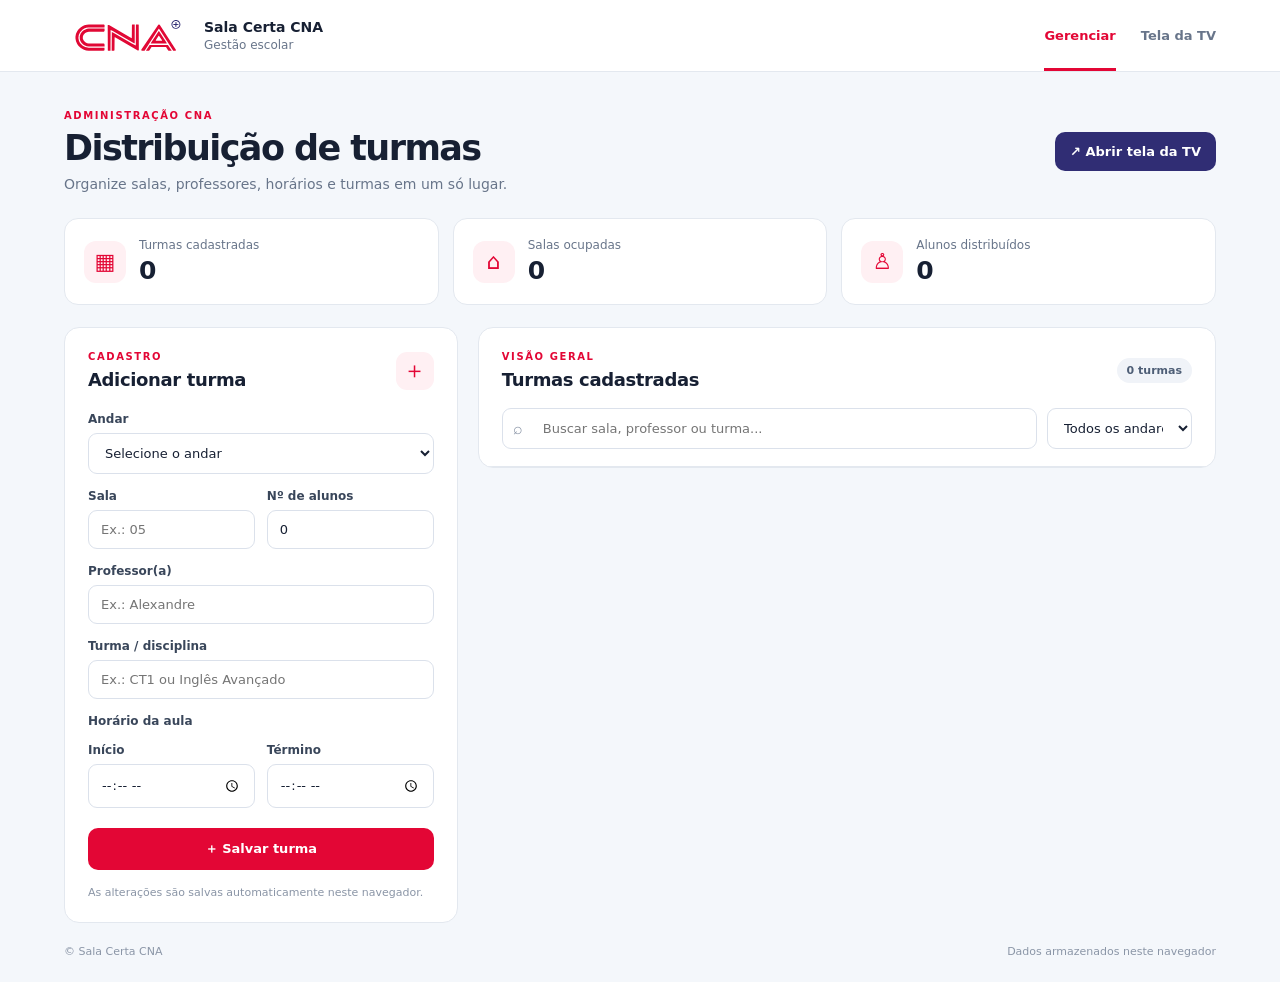
==== commit a266abdf: "Restaura HTML limpo do painel administrativo" ====
--- a/index.html
+++ b/index.html
@@ -1,11 +1,6 @@
 <!doctype html>
 <html lang="pt-BR">
-<<<<<<< HEAD
   <head>
-=======
-
-<head>
->>>>>>> a064054 (refatoracao)
     <meta charset="utf-8">
     <meta name="viewport" content="width=device-width, initial-scale=1">
     <meta name="theme-color" content="#e30635">
@@ -13,7 +8,6 @@
     <title>Sala Certa CNA | Gerenciamento de Turmas</title>
     <link rel="icon" type="image/svg+xml" href="assets/cna-logo.svg">
     <link rel="stylesheet" href="style.css">
-<<<<<<< HEAD
   </head>
   <body>
     <header class="topbar">
@@ -177,114 +171,3 @@
     </script>
   </body>
 </html>
-=======
-</head>
-
-<body>
-    <header class="topbar"><a class="brand" href="#admin" aria-label="Sala Certa CNA"><span
-                class="brand-mark logo-holder"><img src="assets/cna-logo.svg" alt="Logo CNA+"></span><span><strong>Sala
-                    Certa CNA</strong><small>Gestão escolar</small></span></a>
-        <nav class="nav-tabs" aria-label="Navegação principal"><a href="#admin" id="adminLink"
-                class="nav-link active">Gerenciar</a><a href="#tv" id="tvLink" class="nav-link">Tela da TV</a></nav>
-    </header>
-    <main id="adminView" class="page">
-        <section class="page-heading">
-            <div>
-                <p class="eyebrow">ADMINISTRAÇÃO CNA</p>
-                <h1>Distribuição de turmas</h1>
-                <p class="muted">Organize salas, professores, horários e turmas em um só lugar.</p>
-            </div><a class="button button-dark" href="#tv" target="_blank" rel="noopener">↗ Abrir tela da TV</a>
-        </section>
-        <section class="stats" aria-label="Resumo">
-            <article class="stat-card"><span class="stat-icon">▦</span>
-                <div><span class="stat-label">Turmas cadastradas</span><strong id="totalClasses">0</strong></div>
-            </article>
-            <article class="stat-card"><span class="stat-icon">⌂</span>
-                <div><span class="stat-label">Salas ocupadas</span><strong id="totalRooms">0</strong></div>
-            </article>
-            <article class="stat-card"><span class="stat-icon">♙</span>
-                <div><span class="stat-label">Alunos distribuídos</span><strong id="totalStudents">0</strong></div>
-            </article>
-        </section>
-        <section class="content-grid">
-            <article class="panel form-panel">
-                <div class="panel-heading">
-                    <div>
-                        <p class="eyebrow">CADASTRO</p>
-                        <h2 id="formTitle">Adicionar turma</h2>
-                    </div><span class="heading-icon">＋</span>
-                </div>
-                <form id="classForm"><input type="hidden" id="classId">
-                    <label for="floor">Andar</label><select id="floor" required>
-                        <option value="">Selecione o andar</option>
-                        <option>Térreo</option>
-                        <option>1º andar</option>
-                        <option>2º andar</option>
-                        <option>3º andar</option>
-                        <option>4º andar</option>
-                        <option>5º andar</option>
-                        <option>Outro</option>
-                    </select>
-                    <div class="form-row">
-                        <div><label for="room">Sala</label><input id="room" placeholder="Ex.: 05" required
-                                maxlength="20"></div>
-                        <div><label for="students">Nº de alunos</label><input id="students" type="number" min="0"
-                                max="999" value="0" required></div>
-                    </div>
-                    <label for="teacher">Professor(a)</label><input id="teacher" placeholder="Ex.: Alexandre" required
-                        maxlength="80"><label for="className">Turma / disciplina</label><input id="className"
-                        placeholder="Ex.: CT1 ou Inglês Avançado" required maxlength="100">
-                    <label>Horário da aula</label>
-                    <div class="form-row time-row">
-                        <div><label for="startTime">Início</label><input id="startTime" type="time" required></div>
-                        <div><label for="endTime">Término</label><input id="endTime" type="time" required></div>
-                    </div>
-                    <div id="formError" class="form-error" role="alert" hidden></div>
-                    <div class="form-actions"><button type="submit" class="button button-primary" id="saveButton">＋
-                            Salvar turma</button><button type="button" class="button button-quiet" id="cancelEdit"
-                            hidden>Cancelar</button></div>
-                </form>
-                <p class="form-note">As alterações são salvas automaticamente neste navegador.</p>
-            </article>
-            <article class="panel list-panel">
-                <div class="panel-heading list-heading">
-                    <div>
-                        <p class="eyebrow">VISÃO GERAL</p>
-                        <h2>Turmas cadastradas</h2>
-                    </div><span id="listCount" class="count-pill">0 turmas</span>
-                </div>
-                <div class="toolbar"><label class="search-box"><span aria-hidden="true">⌕</span><input id="searchInput"
-                            type="search" placeholder="Buscar sala, professor ou turma..."
-                            aria-label="Buscar turmas"></label><select id="floorFilter" aria-label="Filtrar por andar">
-                        <option value="">Todos os andares</option>
-                    </select></div>
-                <div id="classList" class="class-list"></div>
-                <div id="emptyState" class="empty-state"><span class="empty-icon">▤</span><strong>Nenhuma turma por
-                        aqui</strong>
-                    <p>Cadastre a primeira turma usando o formulário ao lado.</p>
-                </div>
-            </article>
-        </section>
-        <footer class="page-footer"><span>© Sala Certa CNA</span><span>Dados armazenados neste navegador</span></footer>
-    </main>
-    <main id="tvView" class="tv-view" hidden>
-        <header class="tv-header">
-            <div class="tv-brand">
-                <div>
-                    <p class="eyebrow">CNA · INFORMAÇÃO ESCOLAR</p>
-                    <h1>Quadro de Turmas</h1>
-                </div>
-            </div>
-            <div class="tv-clock"><strong id="clock">--:--</strong><span id="dateLabel">Carregando data…</span></div>
-            <button id="fullscreenButton" class="fullscreen-button" type="button" aria-label="Entrar em tela cheia"
-                title="Tela cheia (Esc para sair)"><span aria-hidden="true">⛶</span></button>
-        </header>
-        <section id="tvContent" class="tv-content"></section>
-        <footer class="tv-footer"><span>Consulte o andar, horário e sala da sua turma</span><span
-                id="tvUpdated">Atualizado agora</span></footer>
-    </main>
-    <script src="app.js"></script>
-</body>
-
-</html>
->>>>>>> a064054 (refatoracao)
--- a/style.css
+++ b/style.css
@@ -1,5 +1,4 @@
 :root {
-<<<<<<< HEAD
   font-family: Inter,system-ui,-apple-system,"Segoe UI",sans-serif;
   color: #172033;
   background: #f4f7fb;
@@ -782,941 +781,104 @@
     padding-right: 30px;
   }
 }
-=======
-    font-family: Inter, system-ui, -apple-system, "Segoe UI", sans-serif;
-    color: #172033;
-    background: #f4f7fb;
-    --blue: #e30635;
-    --navy: #302d74;
-    --muted: #68758a;
-    --line: #e3e8ef
-}
 
-* {
-    box-sizing: border-box
-}
-
-body {
-    margin: 0;
-    min-height: 100vh
-}
-
-button,
-input,
-select {
-    font: inherit
-}
-
-a {
-    color: inherit;
-    text-decoration: none
-}
-
-[hidden] {
-    display: none !important
-}
-
-.topbar {
-    height: 72px;
-    padding: 0 clamp(16px, 5vw, 72px);
-    display: flex;
-    align-items: center;
-    justify-content: space-between;
-    background: #fff;
-    border-bottom: 1px solid var(--line)
-}
-
-.brand,
-.tv-brand {
-    display: flex;
-    align-items: center;
-    gap: 12px
-}
-
-.brand-mark {
-    width: 42px;
-    height: 42px;
-    display: grid;
-    place-items: center;
-    background: var(--blue);
-    color: #fff;
-    border-radius: 12px;
-    font-weight: 850
-}
-
-.brand strong,
-.brand small {
-    display: block
-}
-
-.brand strong {
-    font-size: 14px
-}
-
-.brand small {
-    font-size: 12px;
-    color: var(--muted);
-    margin-top: 3px
-}
-
-.nav-tabs {
-    height: 100%;
-    display: flex;
-    gap: 25px
-}
-
-.nav-link {
-    display: flex;
-    align-items: center;
-    position: relative;
-    color: var(--muted);
-    font-size: 13px;
-    font-weight: 700
-}
-
-.nav-link.active {
-    color: var(--blue)
-}
-
-.nav-link.active:after {
-    content: "";
-    height: 3px;
-    position: absolute;
-    bottom: 0;
-    left: 0;
-    right: 0;
-    background: var(--blue)
-}
-
-.page {
-    max-width: 1400px;
-    margin: auto;
-    padding: 38px clamp(16px, 5vw, 72px) 24px
-}
-
-.page-heading {
-    display: flex;
-    align-items: center;
-    justify-content: space-between;
-    gap: 18px;
-    margin-bottom: 26px
-}
-
-.eyebrow {
-    margin: 0 0 7px;
-    font-size: 10px;
-    letter-spacing: .16em;
-    font-weight: 850;
-    color: var(--blue)
-}
-
-h1 {
-    font-size: clamp(25px, 3vw, 35px);
-    letter-spacing: -.045em;
-    margin: 0 0 8px
-}
-
-h2 {
-    font-size: 18px;
-    margin: 0;
-    letter-spacing: -.02em
-}
-
-.muted {
-    margin: 0;
-    color: var(--muted);
-    font-size: 14px
-}
-
-.button {
-    border: 0;
-    border-radius: 10px;
-    padding: 12px 15px;
-    display: inline-flex;
-    justify-content: center;
-    align-items: center;
-    font-size: 13px;
-    font-weight: 750;
-    cursor: pointer
-}
-
-.button-dark {
-    background: var(--navy);
-    color: #fff
-}
-
-.button-primary {
-    background: var(--blue);
-    color: #fff
-}
-
-.button-quiet {
-    background: #eef1f6;
-    color: var(--muted)
-}
-
-.stats {
-    display: grid;
-    grid-template-columns: repeat(3, 1fr);
-    gap: 14px;
-    margin-bottom: 22px
-}
-
-.stat-card {
-    display: flex;
-    align-items: center;
-    gap: 13px;
-    padding: 19px;
-    background: #fff;
-    border: 1px solid var(--line);
-    border-radius: 14px
-}
-
-.stat-icon {
-    display: grid;
-    place-items: center;
-    width: 42px;
-    height: 42px;
-    background: #fff0f3;
-    color: var(--blue);
-    border-radius: 12px;
-    font-size: 22px
-}
-
-.stat-label {
-    display: block;
-    color: var(--muted);
-    font-size: 12px;
-    margin-bottom: 4px
-}
-
-.stat-card strong {
-    font-size: 25px
-}
-
-.content-grid {
-    display: grid;
-    grid-template-columns: minmax(280px, .8fr) minmax(0, 1.5fr);
-    gap: 20px;
-    align-items: start
-}
-
-.panel {
-    background: #fff;
-    border: 1px solid var(--line);
-    border-radius: 15px;
-    overflow: hidden
-}
-
-.form-panel {
-    padding: 23px
-}
-
-.panel-heading {
-    display: flex;
-    align-items: center;
-    justify-content: space-between;
-    gap: 12px;
-    margin-bottom: 22px
-}
-
-.heading-icon {
-    display: grid;
-    place-items: center;
-    width: 38px;
-    height: 38px;
-    border-radius: 11px;
-    background: #fff0f3;
-    color: var(--blue);
-    font-size: 23px
-}
-
-form label {
-    display: block;
-    margin: 15px 0 7px;
-    font-size: 12px;
-    font-weight: 750;
-    color: #39465a
-}
-
-input,
-select {
-    width: 100%;
-    min-width: 0;
-    padding: 11px 12px;
-    border: 1px solid #dbe1eb;
-    border-radius: 9px;
-    background: #fff;
-    color: #172033;
-    font-size: 13px;
-    outline: none
-}
-
-input:focus,
-select:focus {
-    border-color: #ef8095;
-    box-shadow: 0 0 0 3px #fff0f3
-}
-
-.form-row {
-    display: grid;
-    grid-template-columns: 1fr 1fr;
-    gap: 12px
-}
-
-.form-actions {
-    display: flex;
-    gap: 8px;
-    margin-top: 20px
-}
-
-.form-actions .button-primary {
-    flex: 1
-}
-
-.form-note {
-    font-size: 11px;
-    color: #8a95a6;
-    margin: 16px 0 0
-}
-
-.form-error {
-    margin-top: 12px;
-    padding: 10px;
-    background: #fff0ef;
-    color: #b42318;
-    border-radius: 8px;
-    font-size: 12px
-}
-
-.list-heading {
-    padding: 23px 23px 0;
-    margin-bottom: 18px
-}
-
-.count-pill {
-    padding: 6px 10px;
-    border-radius: 20px;
-    background: #f0f3f8;
-    color: #4e5e76;
-    font-size: 11px;
-    font-weight: 750
-}
-
-.toolbar {
-    display: flex;
-    gap: 10px;
-    padding: 0 23px 17px;
-    border-bottom: 1px solid var(--line)
-}
-
-.search-box {
-    display: flex;
-    align-items: center;
-    gap: 8px;
-    flex: 1;
-    padding-left: 10px;
-    border: 1px solid #dbe1eb;
-    border-radius: 9px;
-    color: #8792a4
-}
-
-.search-box input {
-    border: 0;
-    box-shadow: none !important
-}
-
-.toolbar select {
-    width: 145px
-}
-
-.class-list {
-    padding: 0 23px
-}
-
-.class-item {
-    display: flex;
-    align-items: center;
-    gap: 12px;
-    padding: 16px 0;
-    border-bottom: 1px solid #edf0f5
-}
-
-.room-number {
-    width: 46px;
-    height: 46px;
-    display: grid;
-    place-items: center;
-    flex-shrink: 0;
-    border-radius: 11px;
-    background: #fff0f3;
-    color: var(--blue);
-    font-size: 13px;
-    font-weight: 850
-}
-
-.class-info {
-    flex: 1;
-    min-width: 0
-}
-
-.class-info strong {
-    display: block;
-    font-size: 14px;
-    margin-bottom: 4px;
-    overflow-wrap: anywhere
-}
-
-.class-info span {
-    display: block;
-    color: var(--muted);
-    font-size: 12px;
-    line-height: 1.5
-}
-
-.student-count {
-    font-size: 11px;
-    color: #53627a;
-    white-space: nowrap
-}
-
-.item-actions {
-    display: flex;
-    gap: 4px
-}
-
-.icon-button {
-    width: 31px;
-    height: 31px;
-    border: 0;
-    border-radius: 8px;
-    background: transparent;
-    color: #6d7a8f;
-    cursor: pointer;
-    font-size: 16px
-}
-
-.icon-button:hover {
-    background: #f0f4fb;
-    color: var(--blue)
-}
-
-.icon-button.delete:hover {
-    background: #fff1f0;
-    color: #c52d2d
-}
-
-.empty-state {
-    display: none;
-    padding: 42px 20px;
-    text-align: center;
-    color: var(--muted)
-}
-
-.empty-state.visible {
-    display: block
-}
-
-.empty-icon {
-    font-size: 30px;
-    display: block;
-    margin-bottom: 10px
-}
-
-.empty-state strong {
-    display: block;
-    color: #172033;
-    font-size: 14px
-}
-
-.empty-state p {
-    font-size: 12px
-}
-
-.page-footer {
-    display: flex;
-    justify-content: space-between;
-    gap: 12px;
-    padding-top: 22px;
-    font-size: 11px;
-    color: #8b96a7
-}
-
+/* CNA logo, white TV view, and fullscreen control */
+.logo-holder {
+  width: 128px;
+  height: 52px;
+  display: flex;
+  align-items: center;
+  justify-content: center;
+  background: #fff;
+  border-radius: 6px;
+  overflow: hidden;
+  flex-shrink: 0;
+}
+.logo-holder img {
+  display: block;
+  width: 100%;
+  height: 100%;
+  object-fit: contain;
+}
+.tv-brand .logo-holder {
+  width: 148px;
+  height: 62px;
+}
 .tv-view {
-    min-height: 100vh;
-    padding: clamp(22px, 4vw, 55px) clamp(18px, 5vw, 72px) 20px;
-    background: #ffffff;
-    color: #172033
-}
-
+  background: #fff;
+  color: #172033;
+}
+.tv-view .eyebrow {
+  color: #c8102e;
+}
+.tv-class {
+  background: #fff;
+  border: 1px solid #e3e8ef;
+  border-left: 4px solid #e30635;
+  border-radius: 14px;
+  box-shadow: 0 3px 12px rgba(23, 32, 51, .04);
+}
+.tv-room {
+  background: #fff0f3;
+  color: #c8102e;
+  border: 1px solid #f3c4ce;
+}
+.tv-footer {
+  color: #68758a;
+  border-top: 1px solid #e3e8ef;
+}
 .tv-header {
-    display: flex;
-    align-items: center;
-    justify-content: space-between;
-    gap: 20px;
-    padding-bottom: 25px;
-    border-bottom: 1px solid #e3e8ef
-}
-
-.tv-brand .brand-mark {
-    width: 148px;
-    height: 62px;
-    border-radius: 6px;
-    background: #fff;
-    padding: 2px 5px
-}
-
-.tv-brand .brand-mark img {
-    width: 100%;
-    height: 100%;
-    object-fit: contain
-}
-
-.tv-brand .eyebrow {
-    color: #c8102e;
-    margin-bottom: 5px
-}
-
-.tv-brand h1 {
-    font-size: clamp(24px, 3vw, 40px);
-    margin: 0
-}
-
-.tv-clock {
-    text-align: right
-}
-
-.tv-clock strong {
-    display: block;
-    font-size: clamp(24px, 3vw, 36px);
-    font-variant-numeric: tabular-nums
-}
-
-.tv-clock span {
-    font-size: 12px;
-    color: #68758a
-}
-
-.tv-content {
-    display: grid;
-    grid-template-columns: repeat(2, minmax(0, 1fr));
-    gap: 27px;
-    padding: 28px 0
-}
-
-.tv-view .eyebrow {
-    color: #c8102e
-}
-
-.floor-title {
-    color: #302d74
-}
-
-.floor-section {
-    min-width: 0
-}
-
-.floor-title {
-    display: flex;
-    align-items: center;
-    gap: 12px;
-    margin-bottom: 14px;
-    color: #c8102e;
-    font-size: clamp(15px, 1.6vw, 21px);
-    letter-spacing: .08em;
-    text-transform: uppercase
-}
-
-.floor-title:after {
-    content: "";
-    height: 1px;
-    background: #e3e8ef;
-    flex: 1
-}
-
-.tv-class-list {
-    display: grid;
-    gap: 11px
-}
-
-.tv-class {
-    display: grid;
-    grid-template-columns: 76px minmax(0, 1fr);
-    align-items: center;
-    gap: 16px;
-    padding: 17px;
-    background: #fff;
-    border: 1px solid #e3e8ef;
-    border-left: 4px solid #e30635;
-    border-radius: 14px;
-    box-shadow: 0 3px 12px rgba(23, 32, 51, .04)
-}
-
-.tv-room {
-    display: grid;
-    place-items: center;
-    min-height: 65px;
-    border-radius: 10px;
-    background: #fff0f3;
-    color: #c8102e;
-    border: 1px solid #f3c4ce;
-    font-size: 20px;
-    font-weight: 850
-}
-
-.tv-class h3 {
-    font-size: clamp(17px, 1.8vw, 23px);
-    margin: 0 0 6px;
-    overflow-wrap: anywhere
-}
-
-.tv-class p {
-    font-size: clamp(13px, 1.2vw, 16px);
-    color: #39465a;
-    margin: 0 0 7px
-}
-
-.tv-class small {
-    font-size: 12px;
-    color: #68758a
-}
-
-.tv-empty {
-    grid-column: 1/-1;
-    text-align: center;
-    padding: 12vh 20px;
-    color: #68758a
-}
-
-.tv-empty strong {
-    display: block;
-    color: #172033;
-    font-size: 25px;
-    margin-bottom: 10px
-}
-
-.tv-footer {
-    display: flex;
-    justify-content: space-between;
-    gap: 12px;
-    border-top: 1px solid #e3e8ef;
-    padding-top: 16px;
-    color: #68758a;
-    font-size: 11px
-}
-
-@media(max-width:900px) {
-    .content-grid {
-        grid-template-columns: 1fr
-    }
-}
-
-@media(max-width:600px) {
-    .topbar {
-        height: 64px;
-        padding: 0 13px
-    }
-
-    .brand small {
-        display: none
-    }
-
-    .nav-tabs {
-        gap: 14px
-    }
-
-    .nav-link {
-        font-size: 12px
-    }
-
-    .page {
-        padding: 25px 13px 18px
-    }
-
-    .page-heading {
-        align-items: flex-start;
-        flex-direction: column
-    }
-
-    .page-heading .button {
-        width: 100%
-    }
-
-    .stats {
-        gap: 7px
-    }
-
-    .stat-card {
-        padding: 11px 8px;
-        gap: 7px
-    }
-
-    .stat-icon {
-        width: 30px;
-        height: 30px;
-        font-size: 16px
-    }
-
-    .stat-label {
-        font-size: 9px
-    }
-
-    .stat-card strong {
-        font-size: 20px
-    }
-
-    .form-panel {
-        padding: 17px
-    }
-
-    .list-heading {
-        padding: 18px 15px 0
-    }
-
-    .toolbar {
-        padding: 0 15px 14px;
-        flex-direction: column
-    }
-
-    .toolbar select {
-        width: 100%
-    }
-
-    .class-list {
-        padding: 0 15px
-    }
-
-    .class-item {
-        gap: 8px;
-        flex-wrap: wrap
-    }
-
-    .room-number {
-        width: 39px;
-        height: 39px
-    }
-
-    .student-count {
-        display: none
-    }
-
-    .page-footer {
-        flex-direction: column
-    }
-
-    .tv-view {
-        padding: 22px 14px 14px
-    }
-
-    .tv-header {
-        align-items: flex-start
-    }
-
-    .tv-brand {
-        gap: 8px
-    }
-
-    .tv-brand .brand-mark {
-        width: 39px;
-        height: 39px
-    }
-
-    .tv-brand h1 {
-        font-size: 19px
-    }
-
-    .tv-brand .eyebrow {
-        font-size: 8px
-    }
-
-    .tv-clock strong {
-        font-size: 22px
-    }
-
-    .tv-clock span {
-        font-size: 9px
-    }
-
-    .tv-content {
-        grid-template-columns: 1fr;
-        gap: 22px;
-        padding: 22px 0
-    }
-
-    .tv-class {
-        grid-template-columns: 60px minmax(0, 1fr);
-        padding: 12px;
-        gap: 11px
-    }
-
-    .tv-room {
-        min-height: 58px;
-        font-size: 16px
-    }
-
-    .tv-class h3 {
-        font-size: 18px
-    }
-
-    .tv-class p {
-        font-size: 13px
-    }
-
-    .tv-footer {
-        font-size: 9px
-    }
-}
-
-@media(min-width:1400px) {
-    .tv-content {
-        grid-template-columns: repeat(3, minmax(0, 1fr))
-    }
-}
-
-.logo-holder {
-    width: 112px;
-    height: 48px;
-    background: #fff;
-    color: #e30635;
-    padding: 4px 8px;
-    border-radius: 8px;
-    display: flex;
-    align-items: center;
-    justify-content: center;
-    font-size: 27px;
-    font-weight: 900;
-    letter-spacing: -.09em;
-    line-height: 1;
-    flex-shrink: 0
-}
-
-.logo-holder span {
-    color: #e30635;
-    font-size: .8em;
-    align-self: flex-start;
-    margin-left: 1px
-}
-
-.tv-brand .logo-holder {
-    width: 128px;
-    height: 56px;
-    font-size: 31px
-}
-
-.time-row label {
-    margin-top: 8px
-}
-
-@media(max-width:600px) {
-    .brand .logo-holder {
-        width: 90px;
-        height: 42px
-    }
-
-    .tv-brand .logo-holder {
-        width: 92px;
-        height: 44px
-    }
-
-    .tv-brand .brand-mark {
-        width: 92px;
-        height: 44px
-    }
-
-    .time-row {
-        gap: 10px
-    }
-}
-
-/* Marca CNA e painel de TV claro */
-.logo-holder {
-    width: 128px;
-    height: 52px;
-    display: flex;
-    align-items: center;
-    justify-content: center;
-    background: #fff;
-    border-radius: 6px;
-    overflow: hidden;
-    flex-shrink: 0
-}
-
-.logo-holder img {
-    display: block;
-    width: 100%;
-    height: 100%;
-    object-fit: contain
-}
-
-.tv-brand .logo-holder {
-    width: 148px;
-    height: 62px
-}
-
-@media(max-width:600px) {
-    .brand .logo-holder {
-        width: 90px;
-        height: 42px
-    }
-
-    .tv-brand .logo-holder {
-        width: 92px;
-        height: 44px
-    }
-}
-
-/* Botão discreto para alternar tela cheia no painel da TV */
-.tv-header {
-    position: relative
-}
-
+  position: relative;
+}
 .fullscreen-button {
-    position: absolute;
-    top: 0;
-    right: 0;
-    width: 34px;
-    height: 34px;
-    display: grid;
-    place-items: center;
-    border: 1px solid #e3e8ef;
-    border-radius: 9px;
-    background: rgba(255, 255, 255, .92);
-    color: #68758a;
-    font-size: 23px;
-    line-height: 1;
-    cursor: pointer;
-    opacity: .72;
-    transition: opacity .15s ease, background .15s ease, color .15s ease
-}
-
+  position: absolute;
+  top: 0;
+  right: 0;
+  width: 34px;
+  height: 34px;
+  display: grid;
+  place-items: center;
+  border: 1px solid #e3e8ef;
+  border-radius: 9px;
+  background: rgba(255, 255, 255, .92);
+  color: #68758a;
+  font-size: 23px;
+  line-height: 1;
+  cursor: pointer;
+  opacity: .72;
+  transition: opacity .15s ease, background .15s ease, color .15s ease;
+}
 .fullscreen-button:hover,
 .fullscreen-button:focus-visible {
-    opacity: 1;
-    background: #fff0f3;
-    color: #c8102e;
-    outline: 2px solid #f3c4ce;
-    outline-offset: 2px
-}
-
+  opacity: 1;
+  background: #fff0f3;
+  color: #c8102e;
+  outline: 2px solid #f3c4ce;
+  outline-offset: 2px;
+}
 .tv-clock {
-    padding-right: 38px
-}
-
+  padding-right: 38px;
+}
 body:fullscreen .tv-view {
-    min-height: 100vh
-}
-
-@media(max-width:600px) {
-    .fullscreen-button {
-        width: 30px;
-        height: 30px;
-        font-size: 20px;
-        top: -3px;
-        right: -2px
-    }
-
-    .tv-clock {
-        padding-right: 30px
-    }
-}
->>>>>>> a064054 (refatoracao)
+  min-height: 100vh;
+}
+@media (max-width: 600px) {
+  .brand .logo-holder {
+    width: 90px;
+    height: 42px;
+  }
+  .tv-brand .logo-holder {
+    width: 92px;
+    height: 44px;
+  }
+  .fullscreen-button {
+    width: 30px;
+    height: 30px;
+    font-size: 20px;
+    top: -3px;
+    right: -2px;
+  }
+  .tv-clock {
+    padding-right: 30px;
+  }
+}
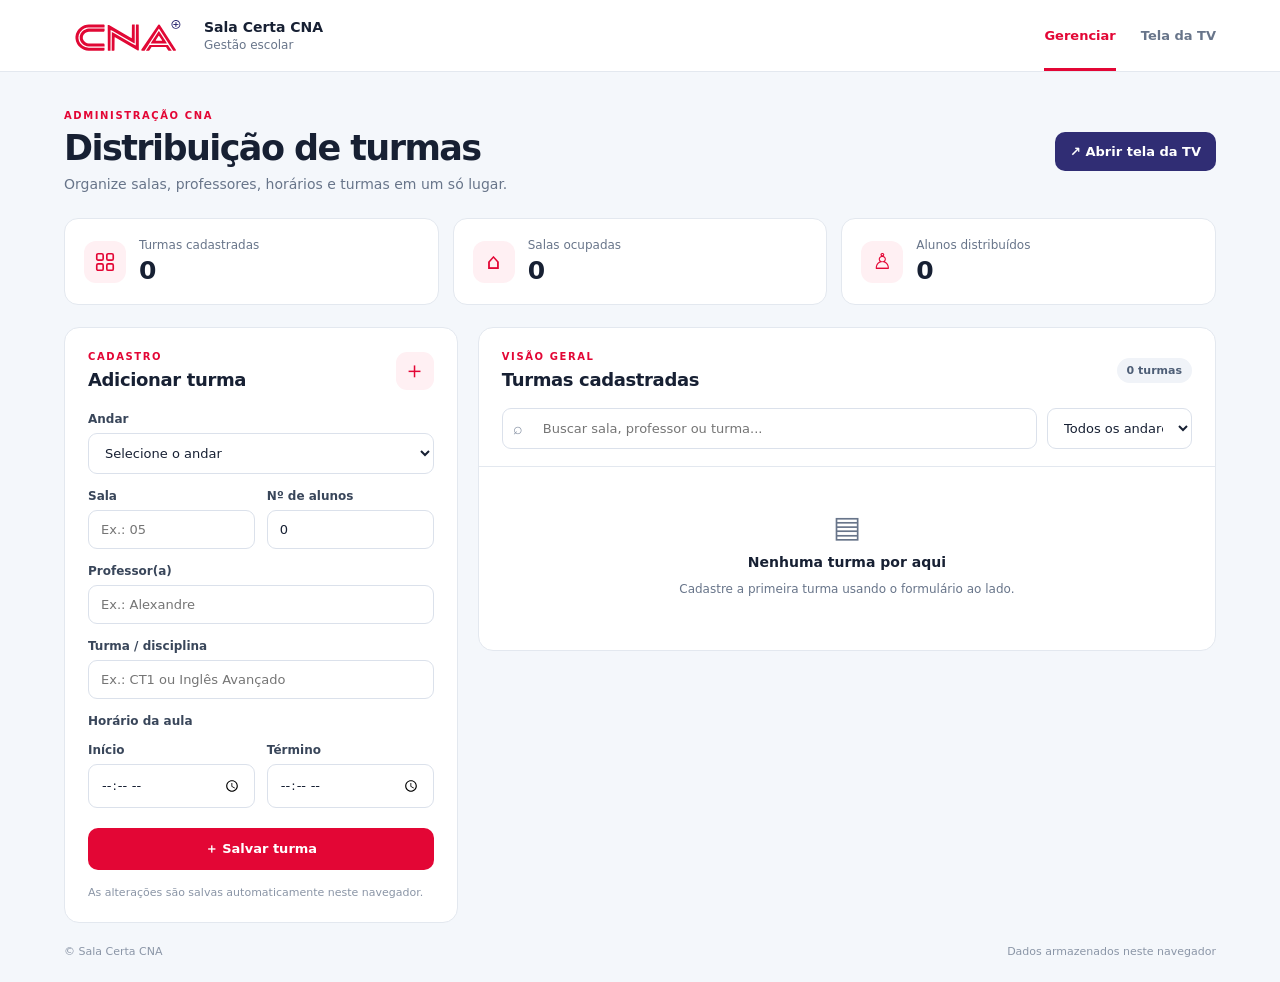
==== commit 5e2c9ec5: "Corrige ícone de turmas cadastradas" ====
--- a/index.html
+++ b/index.html
@@ -36,7 +36,7 @@
       </section>
       <section class="stats" aria-label="Resumo">
         <article class="stat-card">
-          <span class="stat-icon">▦</span>
+          <span class="stat-icon" aria-hidden="true"><svg viewBox="0 0 24 24" width="22" height="22" fill="none" stroke="currentColor" stroke-width="1.8" stroke-linecap="round" stroke-linejoin="round"><rect x="3" y="3" width="7" height="7" rx="1.5"></rect><rect x="14" y="3" width="7" height="7" rx="1.5"></rect><rect x="3" y="14" width="7" height="7" rx="1.5"></rect><rect x="14" y="14" width="7" height="7" rx="1.5"></rect></svg></span>
           <div>
             <span class="stat-label">Turmas cadastradas</span>
             <strong id="totalClasses">0</strong>
